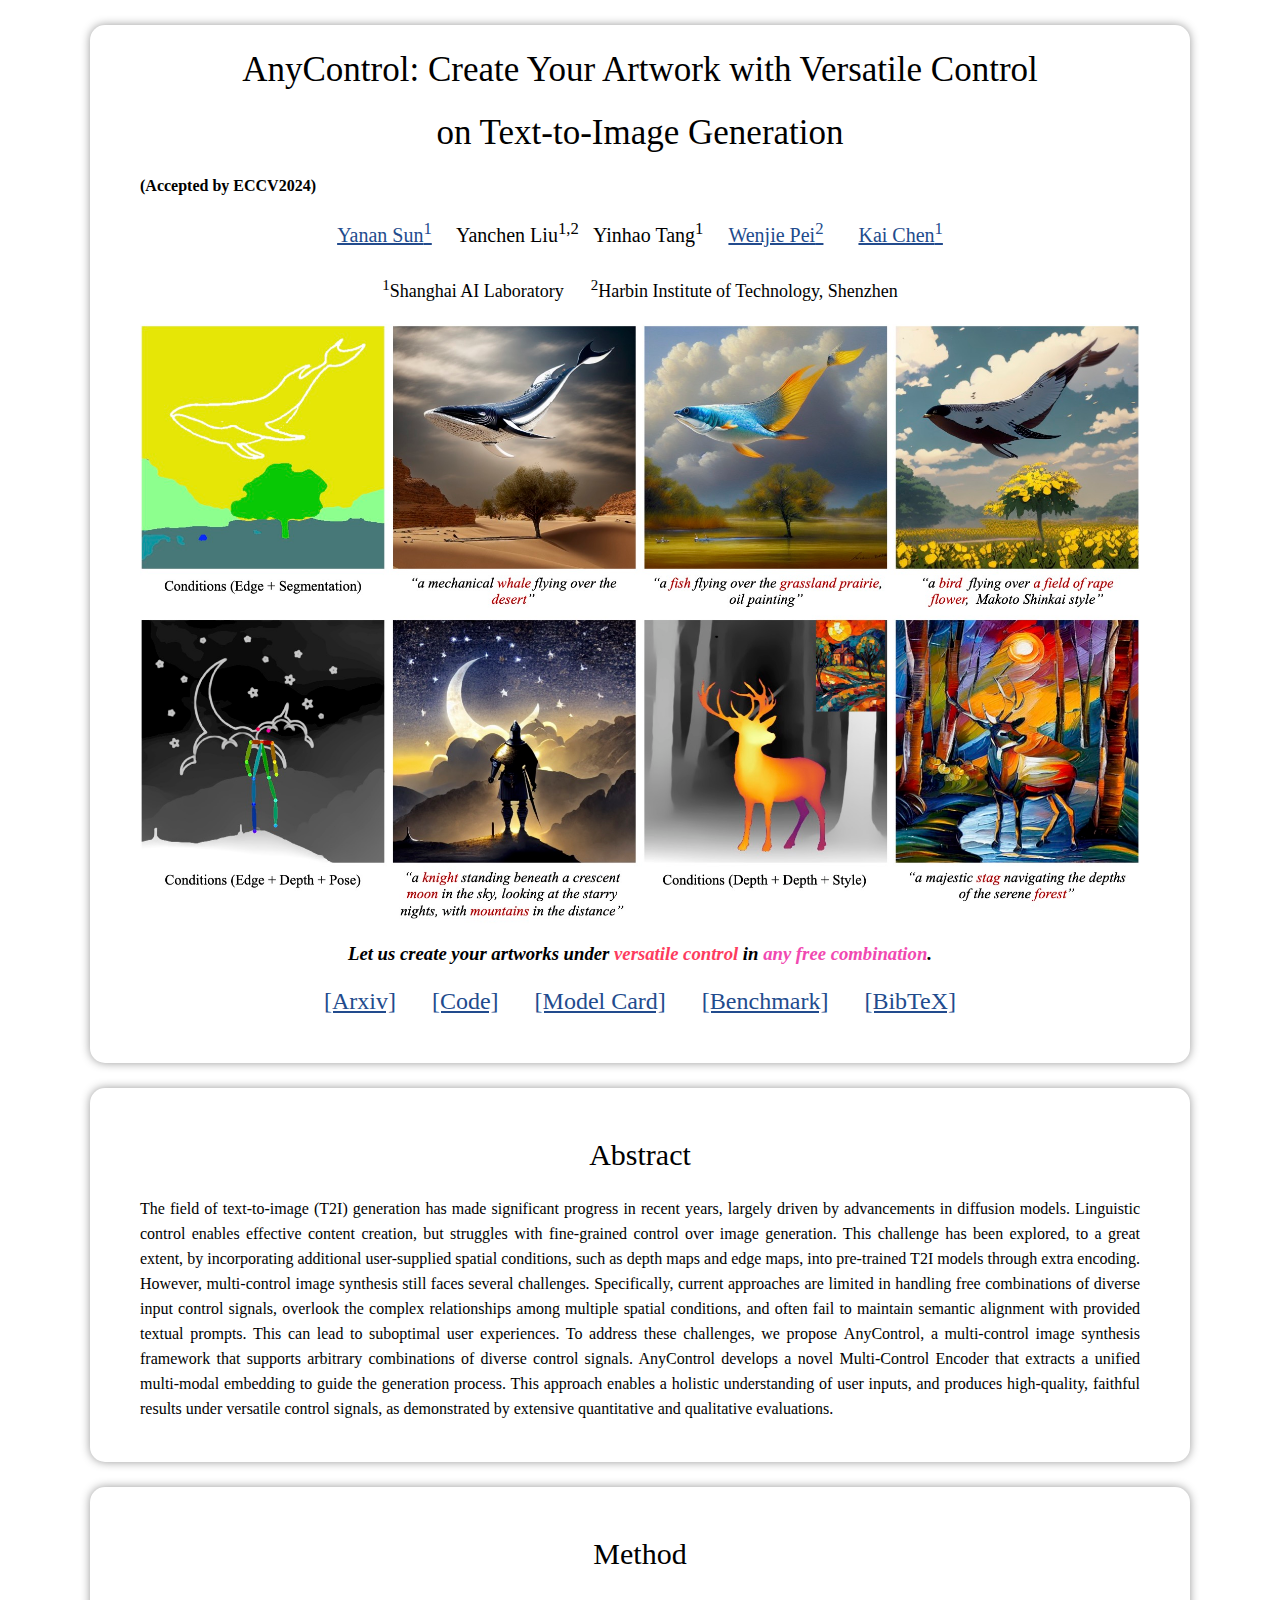
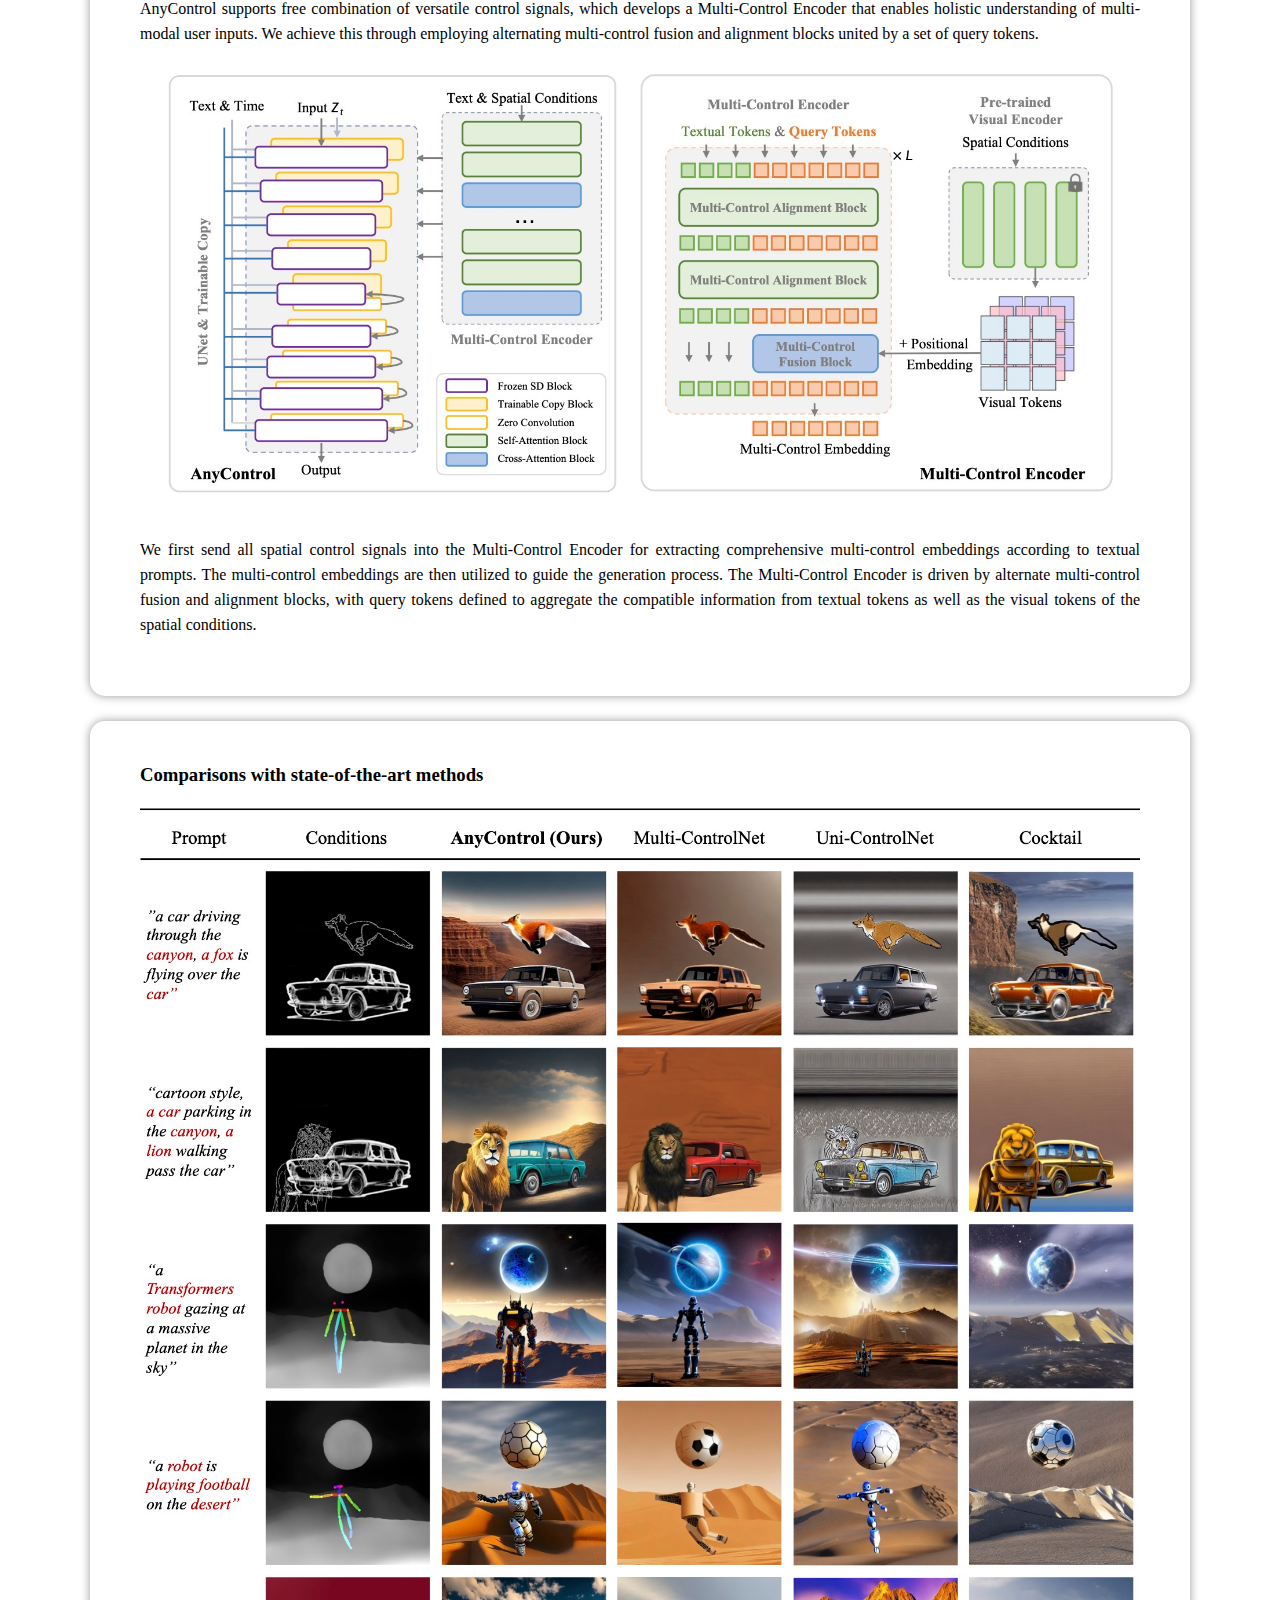
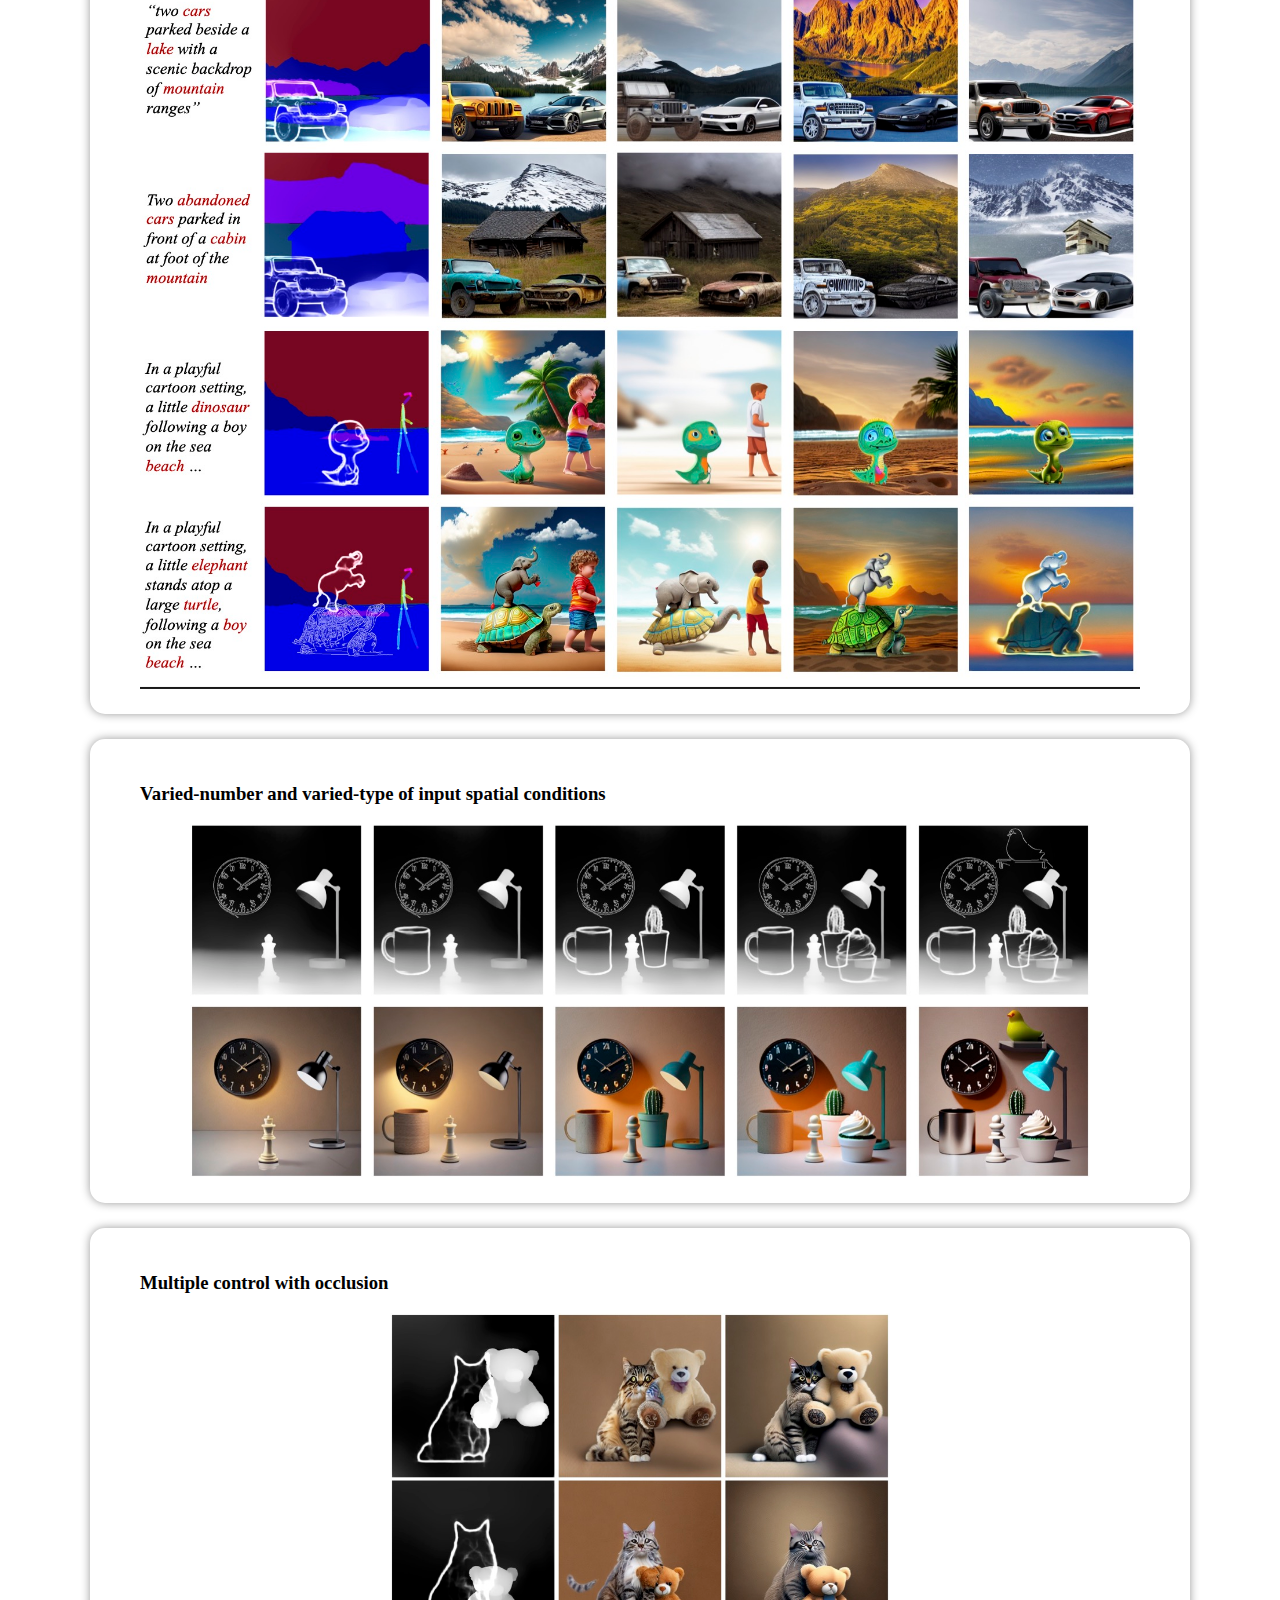
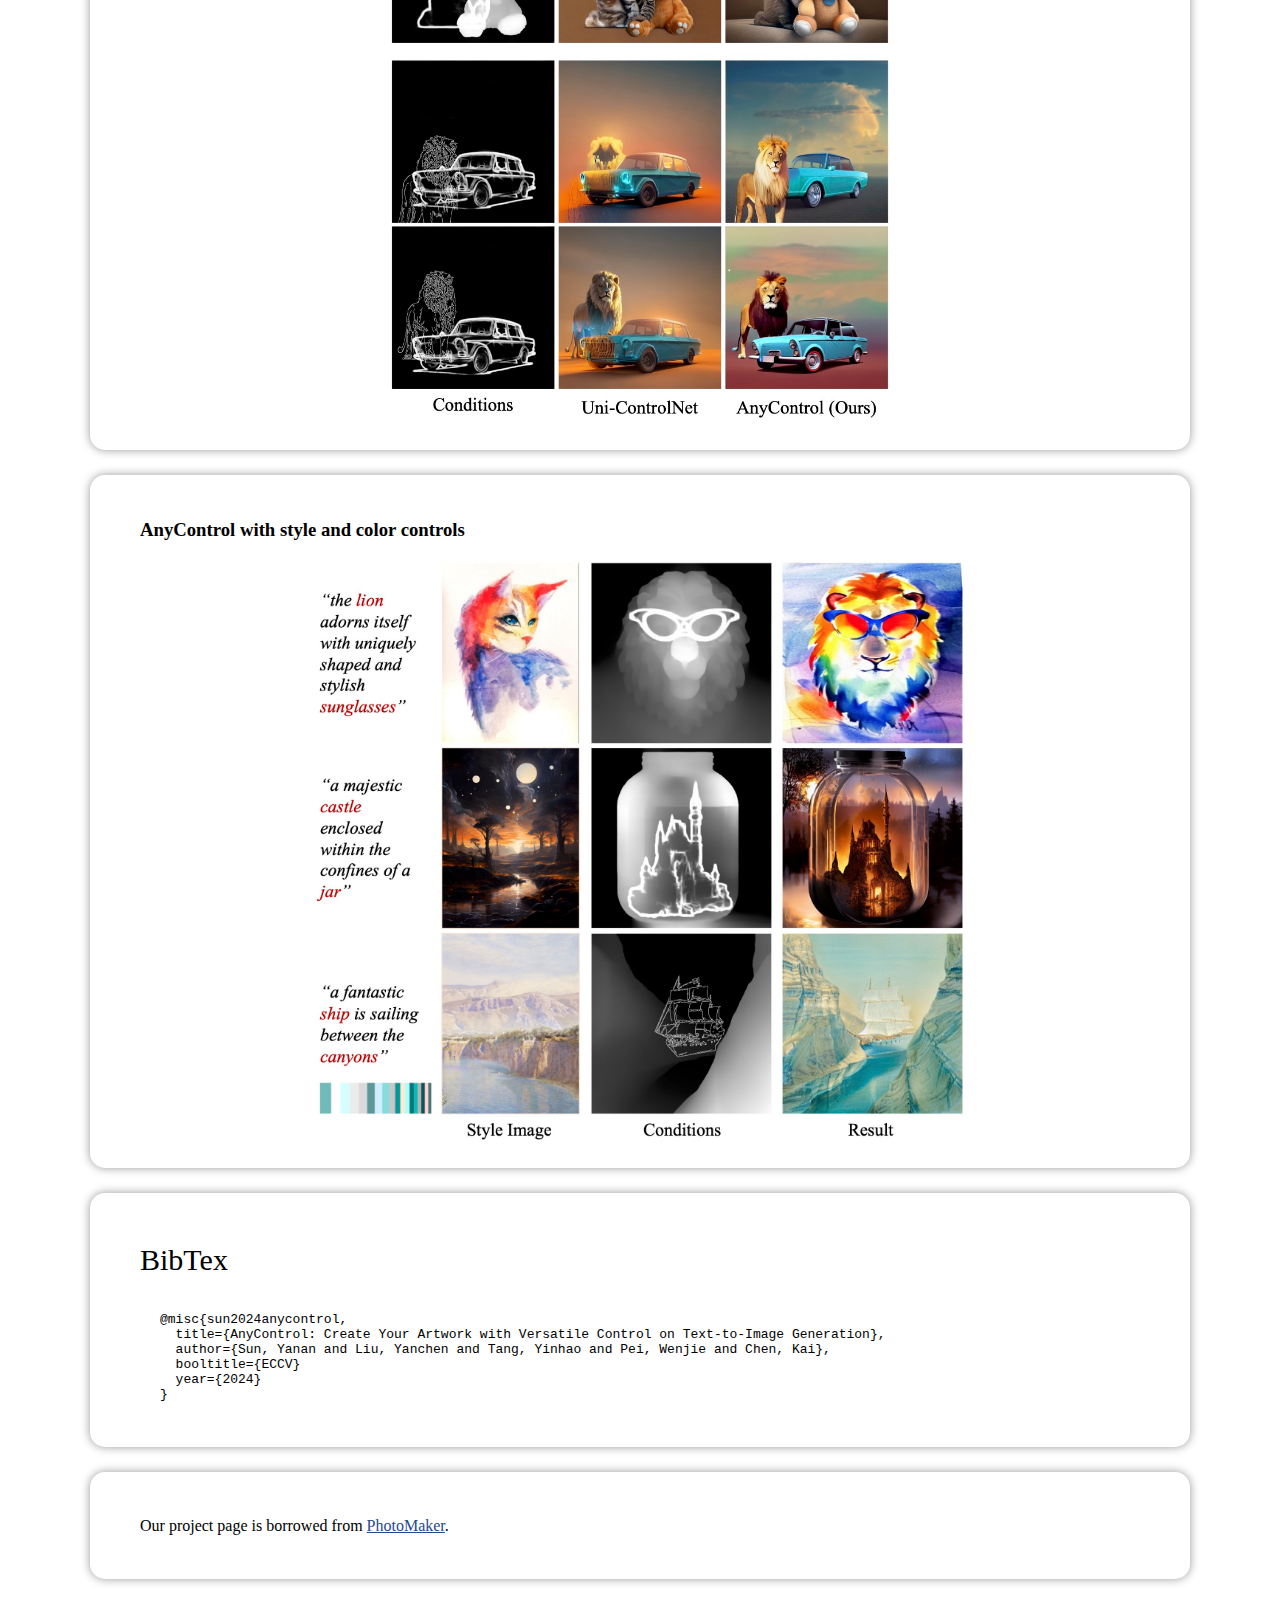
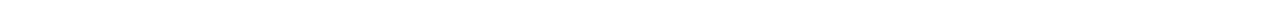
==== index.html @ 8bb19a8f "update" ====
<html>
<head>
<meta http-equiv="Content-Type" content="text/html; charset=UTF-8">
<title>AnyControl</title>
<link href="./files/style.css" rel="stylesheet">
<link href="./files/slider.css" rel="stylesheet">

<script type="text/javascript" src="./files/jquery.mlens-1.0.min.js"></script> 
<script type="text/javascript" src="./files/jquery.js"></script>
<script src="./files/util.js" content="text/javascript"></script>
<!-- <script src="util.js" content="text/javascript"></script> -->
</head>

<body>
<div class="content">
  <h1><strong>AnyControl: Create Your Artwork with Versatile Control</strong></h1>
  <h1><strong>on Text-to-Image Generation</strong></h1>
  <h4><strong>(Accepted by ECCV2024)</strong></h4>

  <p id="authors">
   <a href="https://scholar.google.com/citations?user=6TA1oPkAAAAJ&hl=en">Yanan Sun<sup>1</sup></a>&nbsp;&nbsp;
    Yanchen Liu<sup>1,2</sup>&nbsp;&nbsp;
    Yinhao Tang<sup>1</sup>&nbsp;&nbsp;
    <a href="">Wenjie Pei<sup>2</sup></a>&nbsp;&nbsp;
    <a href="https://chenkai.site/">Kai Chen<sup>1</sup></a>
    <br>
    <br>
  <span style="font-size: 18px"><sup>1</sup>Shanghai AI Laboratory &nbsp;&nbsp;&nbsp;&nbsp; <sup>2</sup>Harbin Institute of Technology, Shenzhen 
  </span></p>
  <div style="text-align: center;">
    <img class="teaser" src="./assets/teaser.jpg" style="width:100%;">
  </div>
  <h3 style="text-align:center"><em>Let us create your artworks under <span style="color:rgb(253, 60, 94);">versatile control</span> in <span style="color:rgb(241, 73, 177);">any free combination</span>.</em></h3>    <font size="+2">
          <p style="text-align: center;">
            <a href="https://arxiv.org/abs/2406.18958">[Arxiv]</a> &nbsp;&nbsp;&nbsp;&nbsp;
            <a href="https://github.com/open-mmlab/AnyControl">[Code]</a> &nbsp;&nbsp;&nbsp;&nbsp;
            <a href="https://huggingface.co/nowsyn/anycontrol">[Model Card]</a> &nbsp;&nbsp;&nbsp;&nbsp;
            <a href="https://huggingface.co/datasets/nowsyn/COCO-UM/tree/main">[Benchmark]</a> &nbsp;&nbsp;&nbsp;&nbsp;
	    <!-- (<font color="#C70039">new!</font>) <a href="https://github.com/TencentARC/PhotoMaker" target="_blank">[Dataset]</a> &nbsp;&nbsp;&nbsp;&nbsp; -->
            <a href="files/bibtex.txt" target="_blank">[BibTeX]</a>
          </p>
    </font>
    <p style="text-align: center;"> 
      <!-- We are currently organizing the code and demo to ensure that everyone can enjoy the wonderful journey that PhotoMaker may bring as soon as possible.
      If you want to support and cheer for us, please star our project. ^_^ -->
    </p>
  </div>

</div>

<div class="content">
  <h2 style="text-align:center;">Abstract</h2>
  <p>
The field of text-to-image (T2I) generation has made significant progress in recent years, largely driven by advancements in diffusion models. Linguistic control enables effective content creation, but struggles with fine-grained control over image generation. This challenge has been explored, to a great extent, by incorporating additional user-supplied spatial conditions, such as depth maps and edge maps, into pre-trained T2I models through extra encoding. However, multi-control image synthesis still faces several challenges. Specifically, current approaches are limited in handling free combinations of diverse input control signals, overlook the complex relationships among multiple spatial conditions, and often fail to maintain semantic alignment with provided textual prompts. This can lead to suboptimal user experiences. To address these challenges, we propose <strong>AnyControl</strong>, a multi-control image synthesis framework that supports arbitrary combinations of diverse control signals. AnyControl develops a novel Multi-Control Encoder that extracts a unified multi-modal embedding to guide the generation process. This approach enables a holistic understanding of user inputs, and produces high-quality, faithful results under versatile control signals, as demonstrated by extensive quantitative and qualitative evaluations.
</p>

</div>
<div class="content">
  <h2 style="text-align:center;">Method</h2>
  <p> AnyControl supports free combination of versatile control signals, which develops a Multi-Control Encoder that enables holistic understanding of multi-modal user inputs. We achieve this through employing alternating multi-control fusion and alignment blocks united by a set of query tokens. 
  <br><br>
  <img class="summary-img" src="./assets/framework.jpg" style="width:95%;"> <br>
  <p>We first send all spatial control signals into the <strong>Multi-Control Encoder</strong> for extracting comprehensive multi-control embeddings according to textual prompts. The multi-control embeddings are then utilized to guide the generation process. The  Multi-Control Encoder is driven by alternate multi-control fusion and alignment blocks, with query tokens  defined to aggregate the compatible information from textual tokens as well as the visual tokens of the spatial conditions.</p>
  <br>
</div>
<div class="content">
<h3>Comparisons with state-of-the-art methods</h3>
<img class="summary-img" src="./assets/main_results.jpg">
</div>

<div class="content">
<h3>Varied-number and varied-type of input spatial conditions</h3>
<img class="summary-img" src="./assets/many_conditions_results.jpg" style="width:90%;">
</div>

<div class="content">
<h3>Multiple control with occlusion</h3>
<img class="summary-img" src="./assets/occluded_results.jpg" style="width:50%;">
</div>

<div class="content">
<h3>AnyControl with style and color controls</h3>
<img class="summary-img" src="./assets/style_color_results.jpg" style="width:65%;">
</div>

<div class="content">
  <h2>BibTex</h2>
  <code> @misc{sun2024anycontrol,<br>
  &nbsp;&nbsp;title={AnyControl: Create Your Artwork with Versatile Control on Text-to-Image Generation},<br>
  &nbsp;&nbsp;author={Sun, Yanan and Liu, Yanchen and Tang, Yinhao and Pei, Wenjie and Chen, Kai},<br>
  &nbsp;&nbsp;booltitle={ECCV}<br>
  &nbsp;&nbsp;year={2024}<br>
  } </code> 
</div>
<div class="content" id="acknowledgements">
  <p>
    <!-- <strong>Acknowledgements</strong>: -->
    <!-- If you want an image removed from this page or have other requests, please contact us at <a href="mailto:zhenli1031@gmail.com">zhenli1031@gmail.com</a>. -->
    <!-- <br> -->
    Our project page is borrowed from <a href="https://photo-maker.github.io/">PhotoMaker</a>.
    <!-- Recycling a familiar <a href="https://chail.github.io/latent-composition/">template</a> ;). --> 
  </p>
</div>
<script content="text/javascript">initArtSelection(); </script>
<script content="text/javascript">initRealSelection(); </script>

</body>
</html>
---- files/style.css ----
/* CSS Document */
@import url(https://fonts.googleapis.com/css?family=Open+Sans);

body {
  font-family: 'Open-Sans', sans-serif;
  font-weight: 300;
  background-color: #fff;
}
.content {
  width: 1000px;
  padding: 25px 50px;
  margin: 25px auto;
  background-color: white;
  box-shadow: 0px 0px 10px #999;
  border-radius: 15px;
  font-family: "Google Sans";
}

.logo {
  text-align: center;
  margin-bottom: -10; /* 减少logo下方的间距 */
}

.logo {
  text-align: center;
  margin-bottom: 0 !important; /* 使用 !important 来强制应用这个规则 */
}

h1 {
  margin-top: 0 !important; /* 使用 !important 来强制应用这个规则 */
}

.logo img {
  width: 10%;
  /* margin-bottom: -19; */
  /* border-radius: 50%; */
  /* box-shadow: 0 0 10px #999; */
}
/* .logo img:hover {
 *   width: 210px;
 *     border-radius: 50%;
 *       box-shadow: 0 0 15px #999;
 *       } */

.contentblock {
  width: 950px;
  margin: 0 auto;
  padding: 0;
  border-spacing: 25px 0;
}
.contentblock td {
  background-color: #fff;
  padding: 25px 50px;
  vertical-align: top;
  box-shadow: 0px 0px 10px #999;
  border-radius: 15px;
}
a, a:visited {
  color: #224b8d;
  font-weight: 300;
}
#authors {
  text-align: center;
  margin-bottom: 20px;
  font-size: 20px;
}
#conference {
  text-align: center;
  margin-bottom: 20px;
  font-style: italic;
}
#authors a {
  margin: 0 10px;
}
h1 {
  text-align: center;
  font-size: 35px;
  font-weight: 300;
}
h2 {
  font-size: 30px;
  font-weight: 300;
}
code {
  display: block;
  padding: 10px;
  margin: 10px 10px;
}
p {
  line-height: 25px;
  text-align: justify;
}
p code {
  display: inline;
  padding: 0;
  margin: 0;
}
#teasers {
  margin: 0 auto;
}
#teasers td {
  margin: 0 auto;
  text-align: center;
  padding: 5px;
}
#teasers img {
  width: 250px;
}
#results img {
  width: 133px;
}
#seeintodark {
  margin: 0 auto;
}
#sift {
  margin: 0 auto;
}
#sift img {
  width: 250px;
}
.downloadpaper {
  padding-left: 20px;
  float: right;
  text-align: center;
}
.downloadpaper a {
  font-weight: bold;
  text-align: center;
}
.teaser-img {
  width: 80%;
  display: block;
  margin-left: auto;
  margin-right: auto;
}
.teaser-gif {
  display: block;
  margin-left: auto;
  margin-right: auto;
}
.summary-img {
  width: 100%;
  display: block;
  margin-left: auto;
  margin-right: auto;
}
.video-iframe {
  width: 1000;
  height: 800;
  margin: auto;
  display: block;
}
.container {
  display: flex;
  align-items: center;
  justify-content: center
}
.image {
  flex-basis: 40%
}
.text {
  font-size: 20px;
  padding-left: 20px;
}
.center {
  margin-left: auto;
  margin-right: auto;
}
.boxshadow {
  border: 1px solid;
  padding: 10px;
  box-shadow: 2px 2px 5px #888888;
}
.spacertr {
  height: 8px;
}
.spacertd {
  width: 40px;
}


.realContainer {  display: grid;
  margin-top: 5%;
  grid-template-columns: 0.5fr 0.5fr 0.5fr 0.5fr 0.5fr 0.5fr;
  grid-template-rows:  0.5fr 1.5fr;
  gap: 2% 0%;
  grid-auto-flow: row;
  grid-template-areas:
    "real1stCol real2ndCol real3rdCol real4thCol real5thCol real6thCol"
    "realResult realResult realResult realResult realResult realResult";
}

.realImage {
  opacity:0.2;
  transition: 1s ease;
  width: 80%;
  aspect-ratio : 1 / 1;
  background-position: center center;
  background-repeat: no-repeat;
  object-fit: cover;
  margin: auto;
  margin-top: 5px;
  margin-bottom: 5px;
 }

 .resultImage {
  width: 80%;
  background-position: center center;
  background-repeat: no-repeat;
  object-fit: cover;
  margin-top: 5px;
  margin-bottom: 5px;
 }

 .realImageSelected {
  width: 80%;
  aspect-ratio : 1 / 1;
  background-position: center center;
  background-repeat: no-repeat;
  object-fit: cover;
  margin: auto;
  border: 4px;
  border-color: rgb(255, 255, 255);
  margin-top: 5px;
  margin-bottom: 5px;
  box-shadow: 0px 4px 8px 0px  rgb(0,0,0,0.8);
  border:solid 5px hsla(0, 95%, 35%, 1); }

 .realRefImage {
  opacity:0.2;
  transition: 1s ease;
	transition: .3s ease-in-out;
  display: block;
  width: 80%;
  height: auto;
  margin: auto;
 }
 
 .realRefImageSelected {
  display: block;
  width: 80%;
  height: auto;
  margin: auto;
  border:dotted 5px hsla(0, 95%, 35%, 1);
 }

.realImage:hover{
  box-shadow: 0px 4px 8px 0px rgb(0,0,0,0.5);
}
.real1stCol { 
  grid-area: real1stCol;
  text-align: center;
 }

.real2ndCol { grid-area: real2ndCol;   text-align: center; }

.real3rdCol { grid-area: real3rdCol;   text-align: center;}

.real4thCol { grid-area: real4thCol;   text-align: center; }

.real5thCol { grid-area: real5thCol;   text-align: center; }

.real6thCol { grid-area: real6thCol;   text-align: center; }

.realResult { grid-area: realResult;   text-align: right; display: grid; place-items: center; }


.artContainer {  display: grid;
  margin-top: 5%;
  grid-template-columns: 0.5fr 0.5fr 0.5fr 0.5fr 0.5fr 0.5fr;
  grid-template-rows:  0.5fr 1.5fr;
  gap: 2% 0%;
  grid-auto-flow: row;
  grid-template-areas:
    "art1stCol art2ndCol art3rdCol art4thCol art5thCol art6thCol"
    "artResult artResult artResult artResult artResult artResult";
}

.artImage {
  opacity:0.2;
  transition: 1s ease;
  width: 80%;
  aspect-ratio : 1 / 1;
  background-position: center center;
  background-repeat: no-repeat;
  object-fit: cover;
  margin: auto;
  margin-top: 5px;
  margin-bottom: 5px;
 }

 .resultImage {
  width: 80%;
  background-position: center center;
  background-repeat: no-repeat;
  object-fit: cover;
  margin-top: 5px;
  margin-bottom: 5px;
 }

 .artImageSelected {
  width: 80%;
  aspect-ratio : 1 / 1;
  background-position: center center;
  background-repeat: no-repeat;
  object-fit: cover;
  margin: auto;
  border: 4px;
  border-color: rgb(255, 255, 255);
  margin-top: 5px;
  margin-bottom: 5px;
  box-shadow: 0px 4px 8px 0px  rgb(0,0,0,0.8);
  border:solid 5px hsla(0, 95%, 35%, 1); }

 .artRefImage {
  opacity:0.2;
  transition: 1s ease;
	transition: .3s ease-in-out;
  display: block;
  width: 80%;
  height: auto;
  margin: auto;
 }
 
 .artRefImageSelected {
  display: block;
  width: 80%;
  height: auto;
  margin: auto;
  border:dotted 5px hsla(0, 95%, 35%, 1);
 }

.artImage:hover{
  box-shadow: 0px 4px 8px 0px rgb(0,0,0,0.5);
}
.art1stCol { 
  grid-area: art1stCol;
  text-align: center;
 }

.art2ndCol { grid-area: art2ndCol;   text-align: center; }

.art3rdCol { grid-area: art3rdCol;   text-align: center;}

.art4thCol { grid-area: art4thCol;   text-align: center; }

.art5thCol { grid-area: art5thCol;   text-align: center; }

.art6thCol { grid-area: art6thCol;   text-align: center; }

.artResult { grid-area: artResult;   text-align: right; display: grid; place-items: center; }
---- files/slider.css ----
let selectedArt = "art1stCol";
let selectedReal = "real1stCol";
function onArtClick(event){
    newSelectedArt = event.target.parentNode.className;
    document.getElementsByClassName(selectedArt)[0].firstChild.className="artImage";
    document.getElementsByClassName(newSelectedArt)[0].firstChild.className="artImageSelected";
    selectedArt = newSelectedArt;
    document.getElementsByClassName("artResult")[0].firstChild.src=`assets/results_art/${newSelectedArt}.jpg`;
}

function initArtSelection(){
    Array.from(document.getElementsByClassName("artImage")).forEach((e) => {e.addEventListener("click", onArtClick)});
    document.getElementsByClassName(selectedArt)[0].firstChild.className="artImageSelected";
}

function onRealClick(event){
    newSelectedReal = event.target.parentNode.className;
    document.getElementsByClassName(selectedReal)[0].firstChild.className="realImage";
    document.getElementsByClassName(newSelectedReal)[0].firstChild.className="realImageSelected";
    selectedReal = newSelectedReal;
    document.getElementsByClassName("realResult")[0].firstChild.src=`assets/results_real/${newSelectedReal}.jpg`;
}

function initRealSelection(){
    Array.from(document.getElementsByClassName("realImage")).forEach((e) => {e.addEventListener("click", onRealClick)});
    document.getElementsByClassName(selectedReal)[0].firstChild.className="realImageSelected";
}

function getOther(className)
{
    if (className  == "personalization"){
        return "alignment";
    }
    return "personalization";
}
function hoverEffect(event)
{
    hoverClassName = event.target.className;
    otherClassName = getOther(hoverClassName);
    elist = Array.from(document.getElementsByClassName(otherClassName));
    elist.forEach((e) => {e.style.opacity = 0.1;});
}

function unHoverEffect(event)
{
    hoverClassName = event.target.className;
    otherClassName = getOther(hoverClassName);
    elist = Array.from(document.getElementsByClassName(otherClassName));
    elist.forEach((e) => {e.style.opacity = 1.0;});
}


function registerEventListeners(element)
{
    element.addEventListener(
        "mouseenter",
        hoverEffect,
        false,
      );
      element.addEventListener(
        "mouseleave",
        unHoverEffect,
        false,
      );
}

var test = Array.from(document.getElementsByClassName("personalization"));
test.forEach(registerEventListeners);

var test = Array.from(document.getElementsByClassName("alignment"));
test.forEach(registerEventListeners)
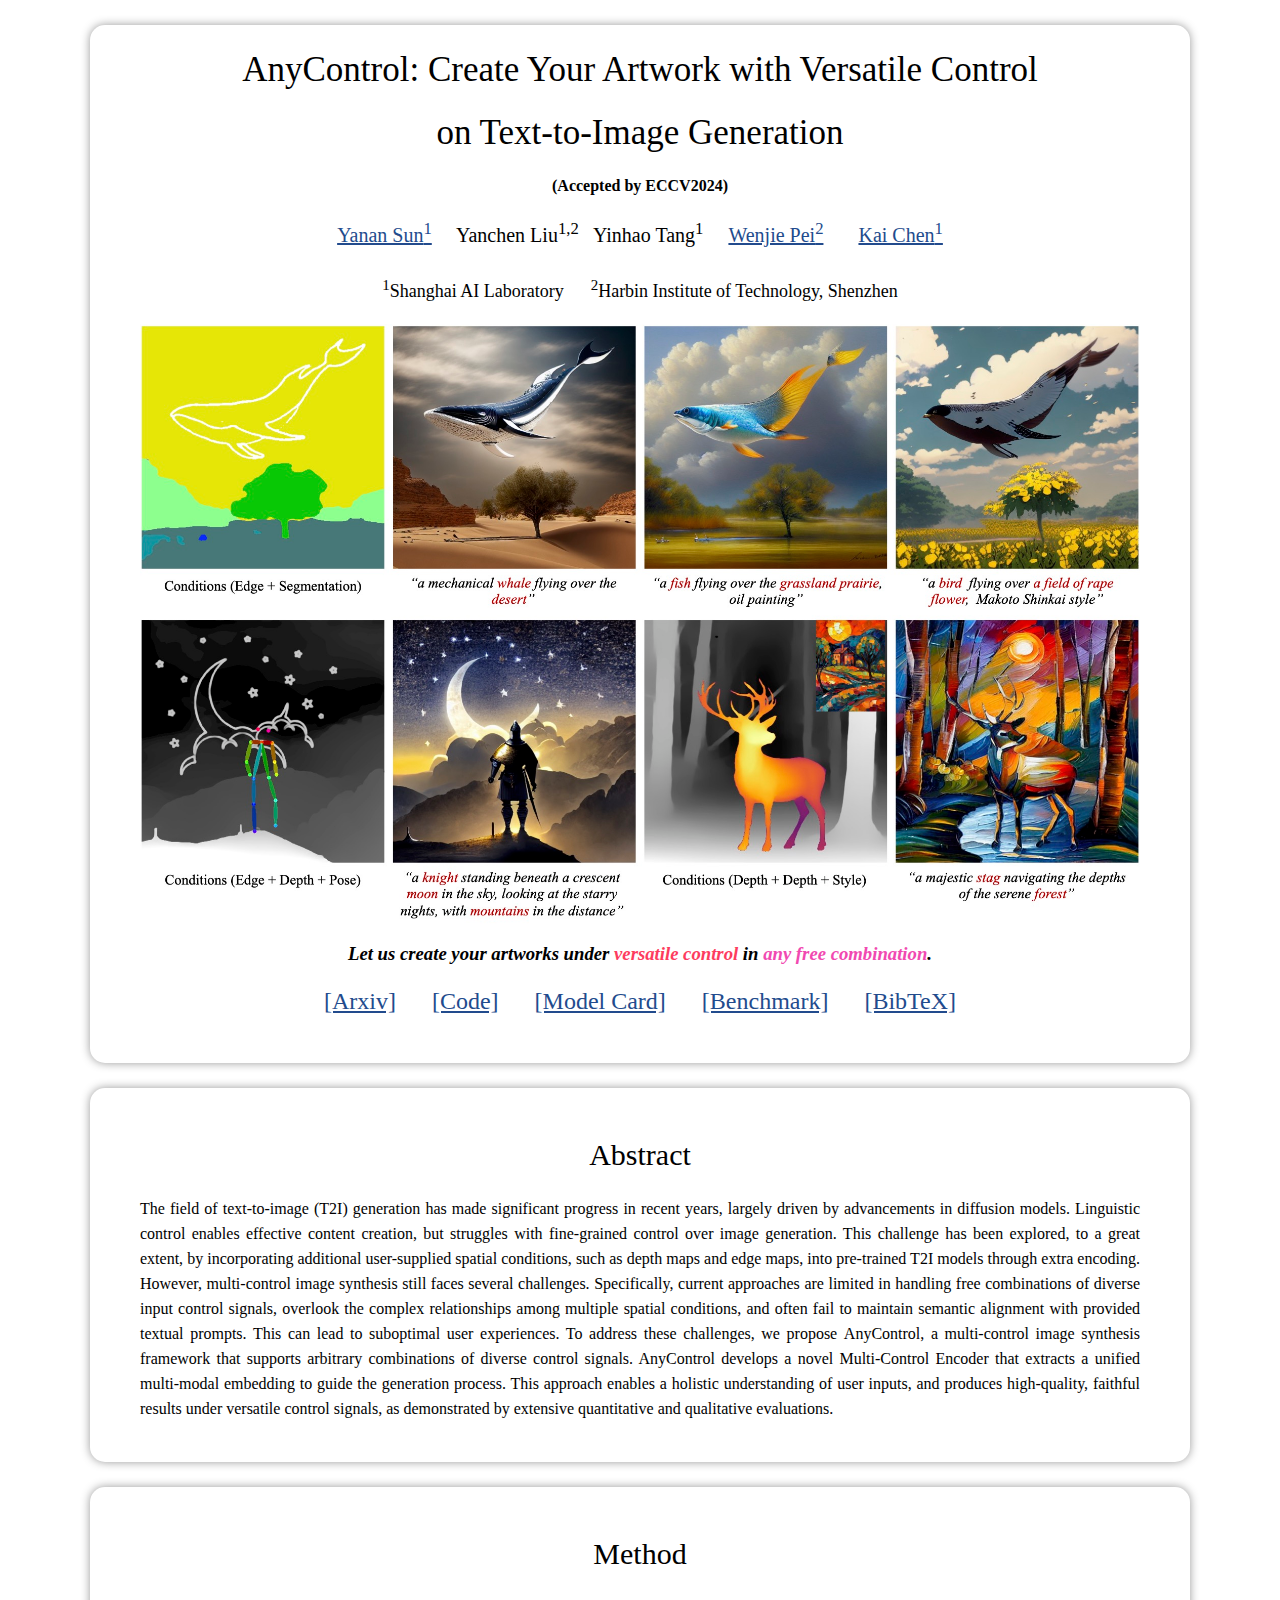
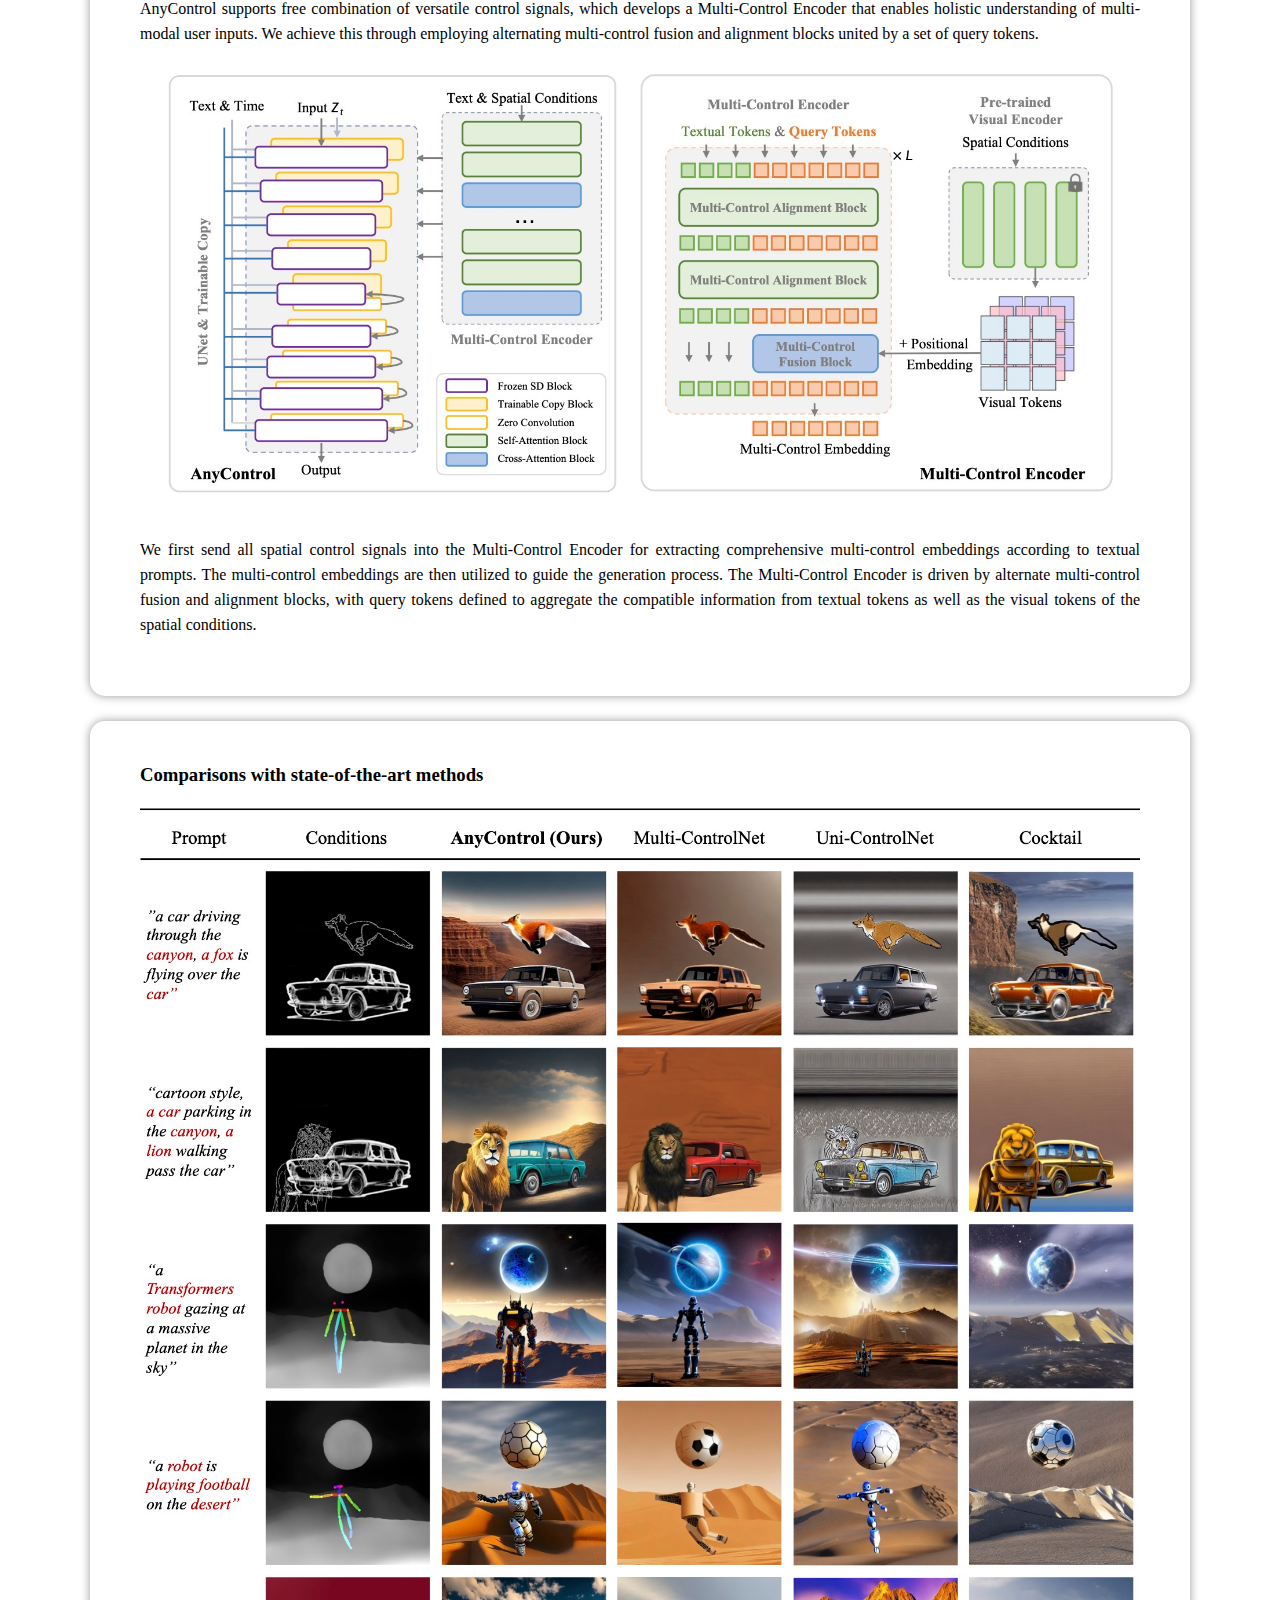
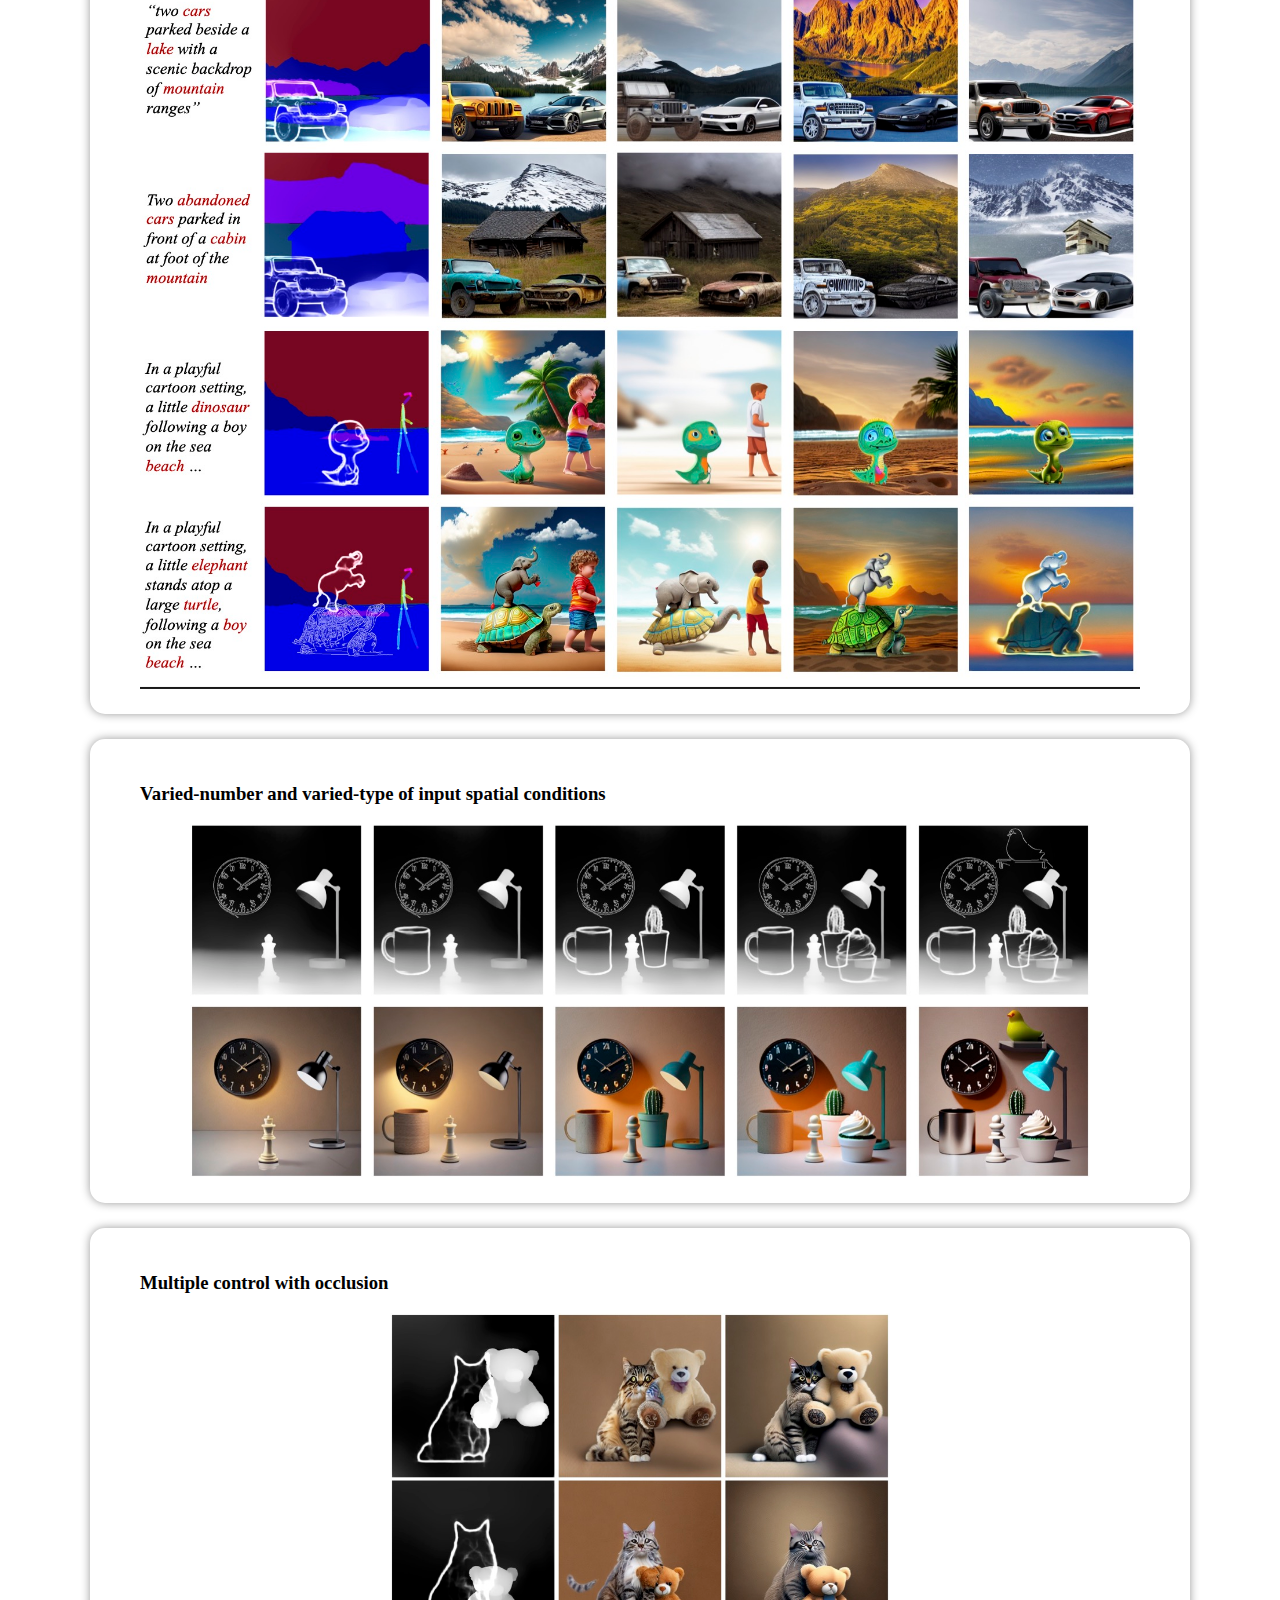
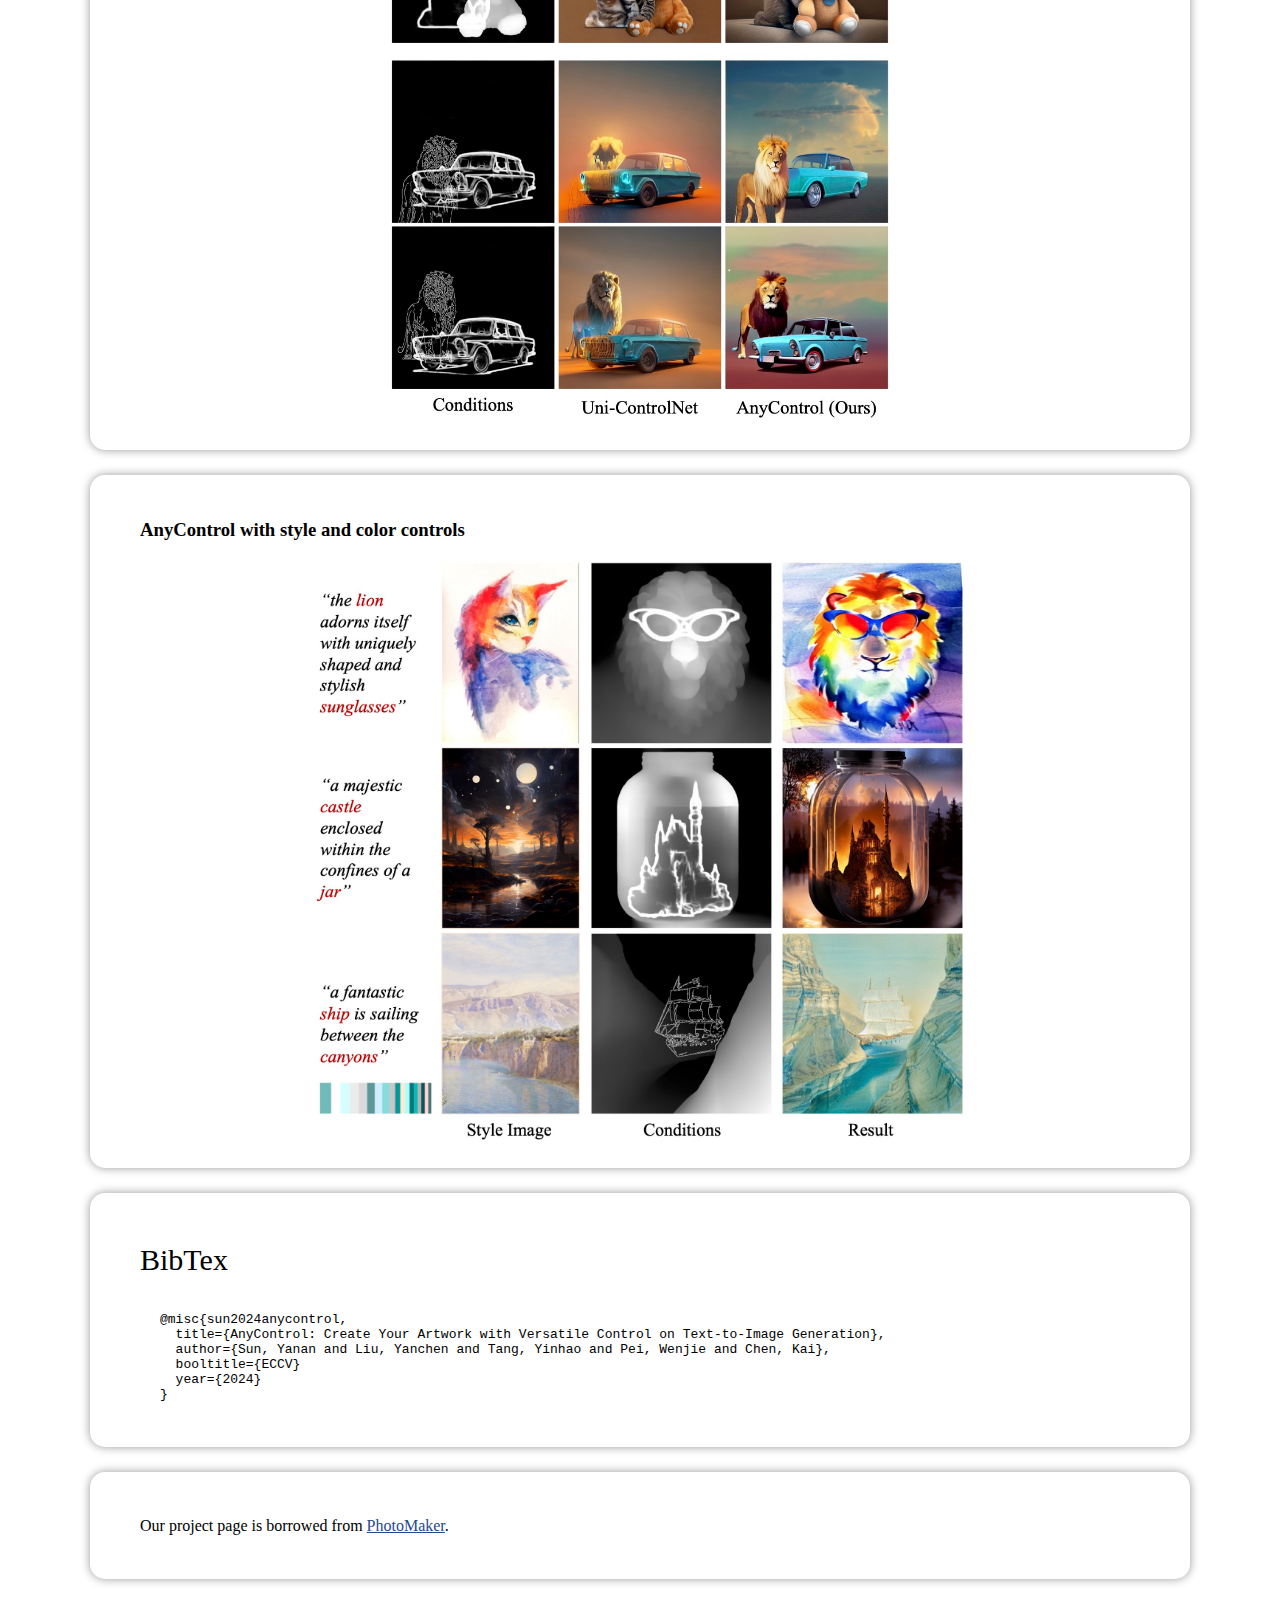
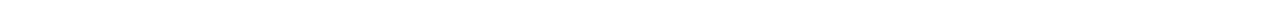
==== commit 7bad0202: "update" ====
--- a/index.html
+++ b/index.html
@@ -9,6 +9,10 @@
 <script type="text/javascript" src="./files/jquery.mlens-1.0.min.js"></script> 
 <script type="text/javascript" src="./files/jquery.js"></script>
 <script src="./files/util.js" content="text/javascript"></script>
+
+<style>
+h4 {text-align: center;}
+</style>
 <!-- <script src="util.js" content="text/javascript"></script> -->
 </head>
 
@@ -36,7 +40,7 @@
             <a href="https://arxiv.org/abs/2406.18958">[Arxiv]</a> &nbsp;&nbsp;&nbsp;&nbsp;
             <a href="https://github.com/open-mmlab/AnyControl">[Code]</a> &nbsp;&nbsp;&nbsp;&nbsp;
             <a href="https://huggingface.co/nowsyn/anycontrol">[Model Card]</a> &nbsp;&nbsp;&nbsp;&nbsp;
-            <a href="https://huggingface.co/datasets/nowsyn/COCO-UM/tree/main">[Benchmark]</a> &nbsp;&nbsp;&nbsp;&nbsp;
+            <a href="https://huggingface.co/datasets/nowsyn/COCO-UM">[Benchmark]</a> &nbsp;&nbsp;&nbsp;&nbsp;
 	    <!-- (<font color="#C70039">new!</font>) <a href="https://github.com/TencentARC/PhotoMaker" target="_blank">[Dataset]</a> &nbsp;&nbsp;&nbsp;&nbsp; -->
             <a href="files/bibtex.txt" target="_blank">[BibTeX]</a>
           </p>
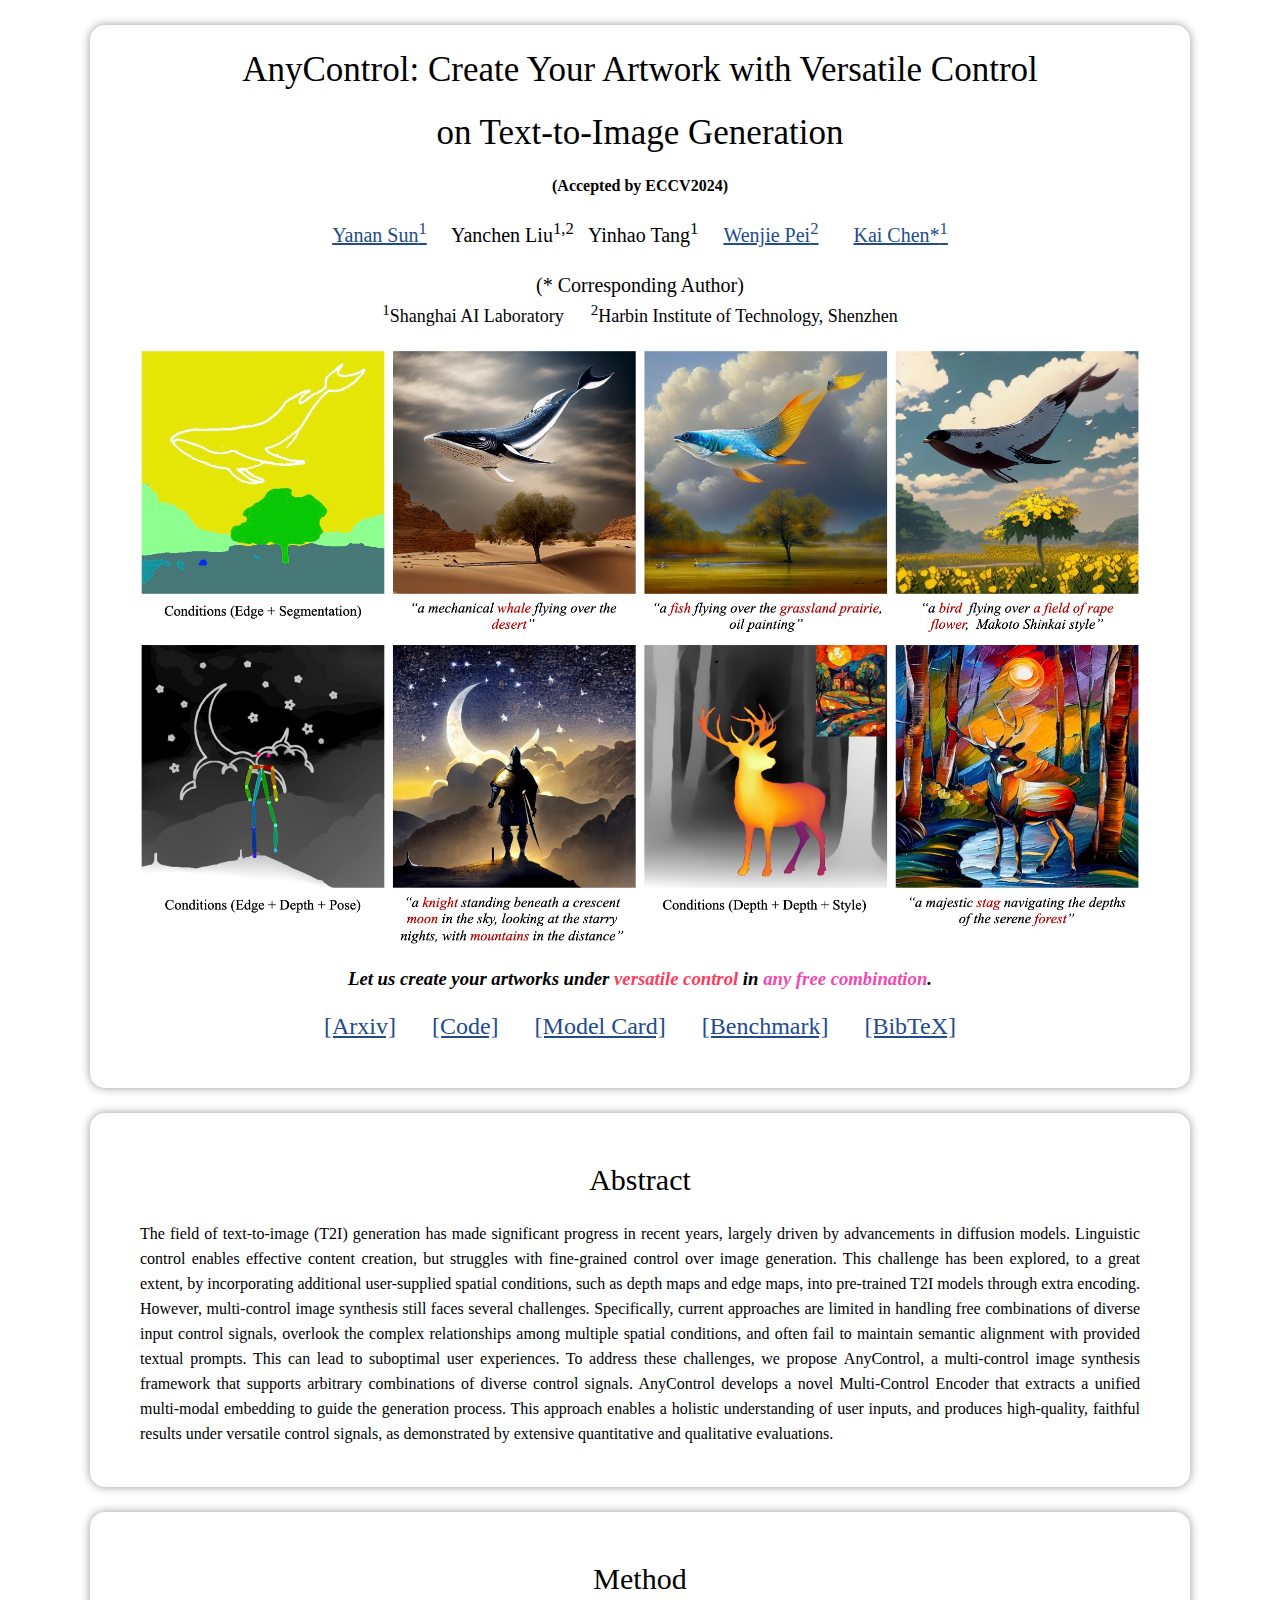
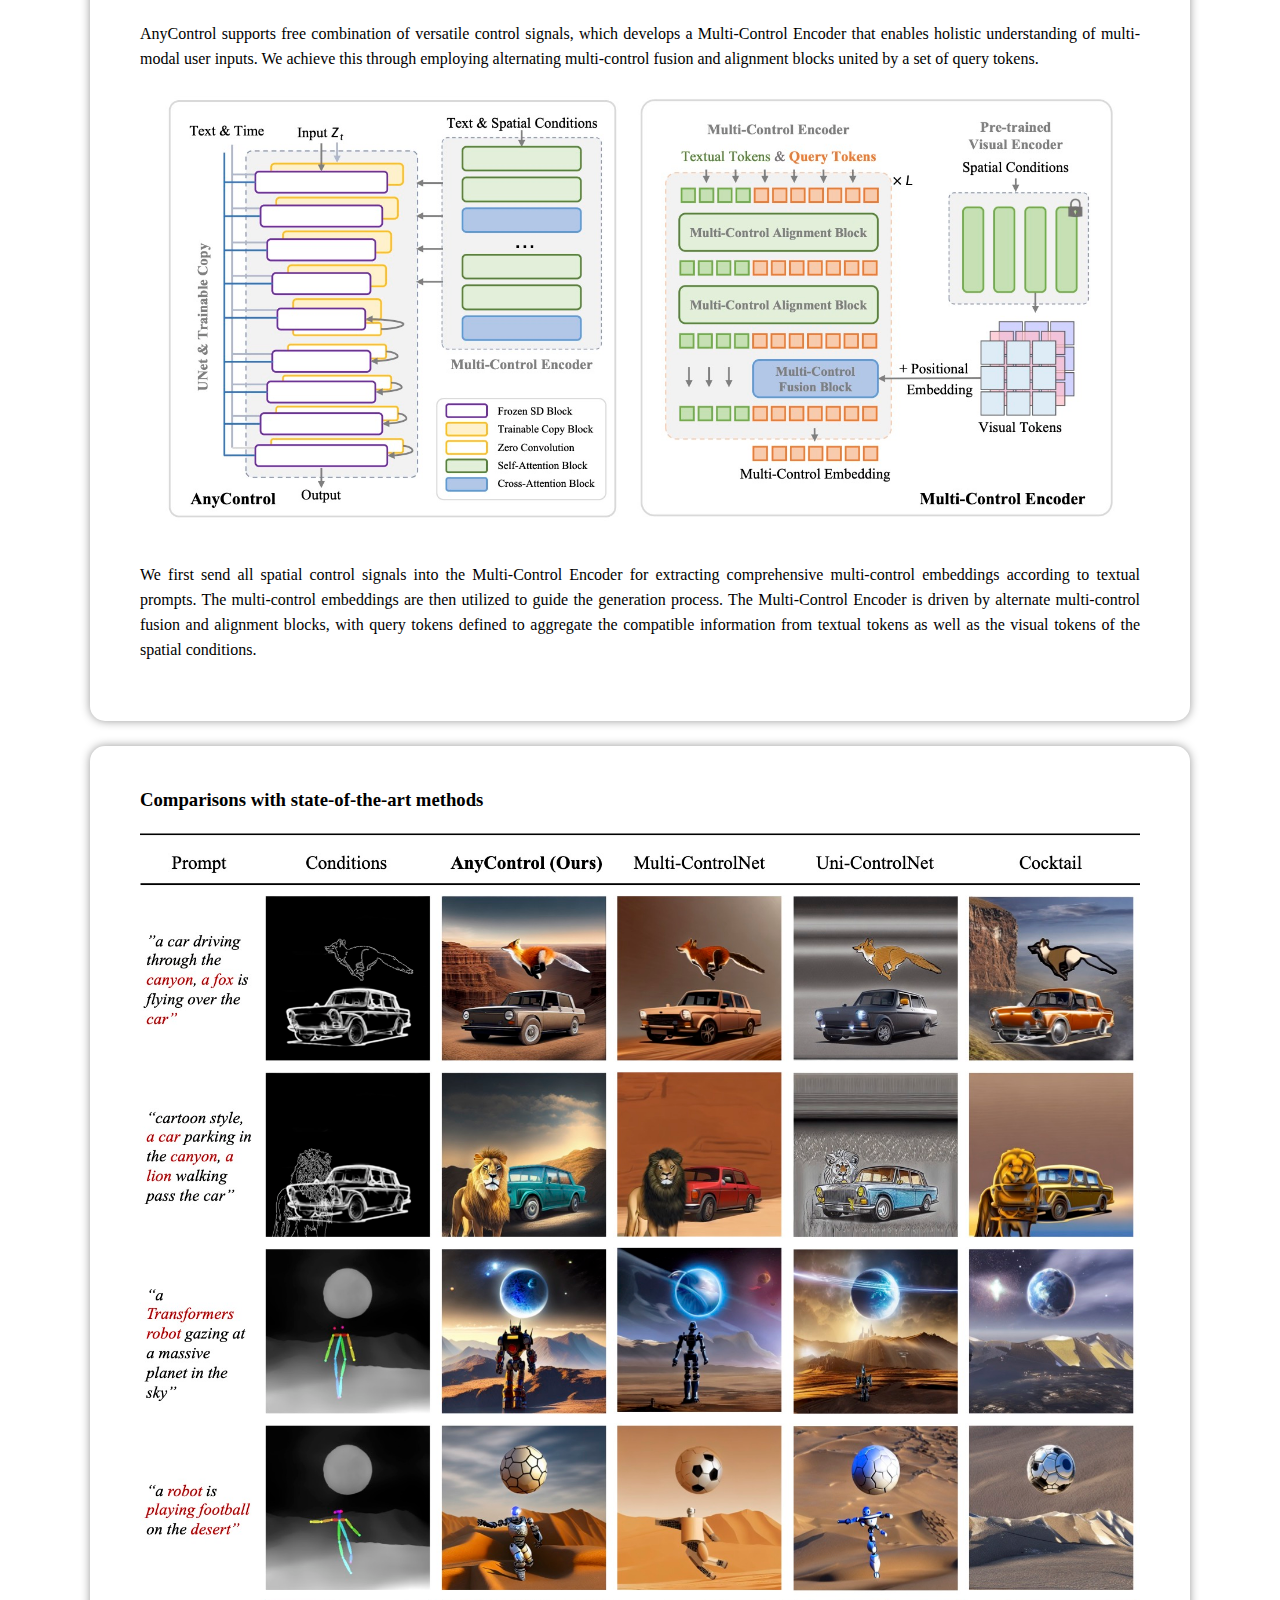
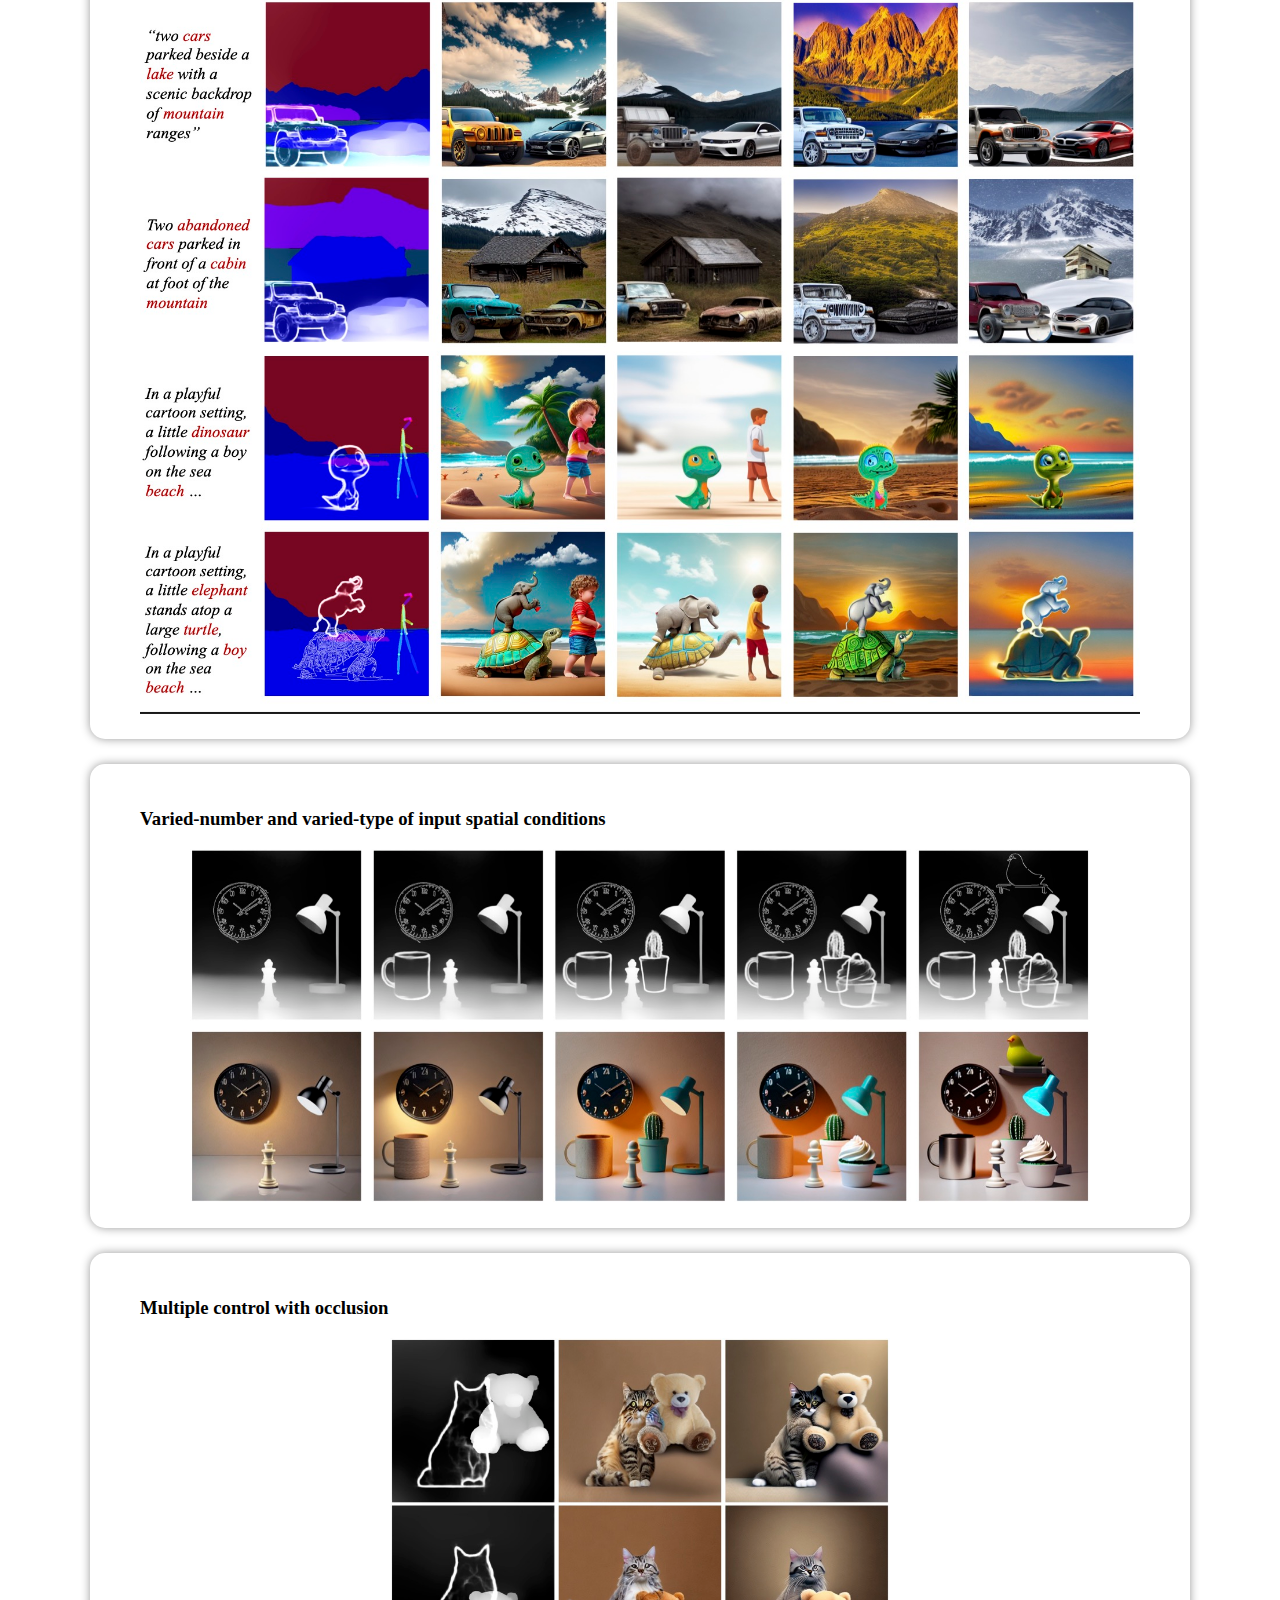
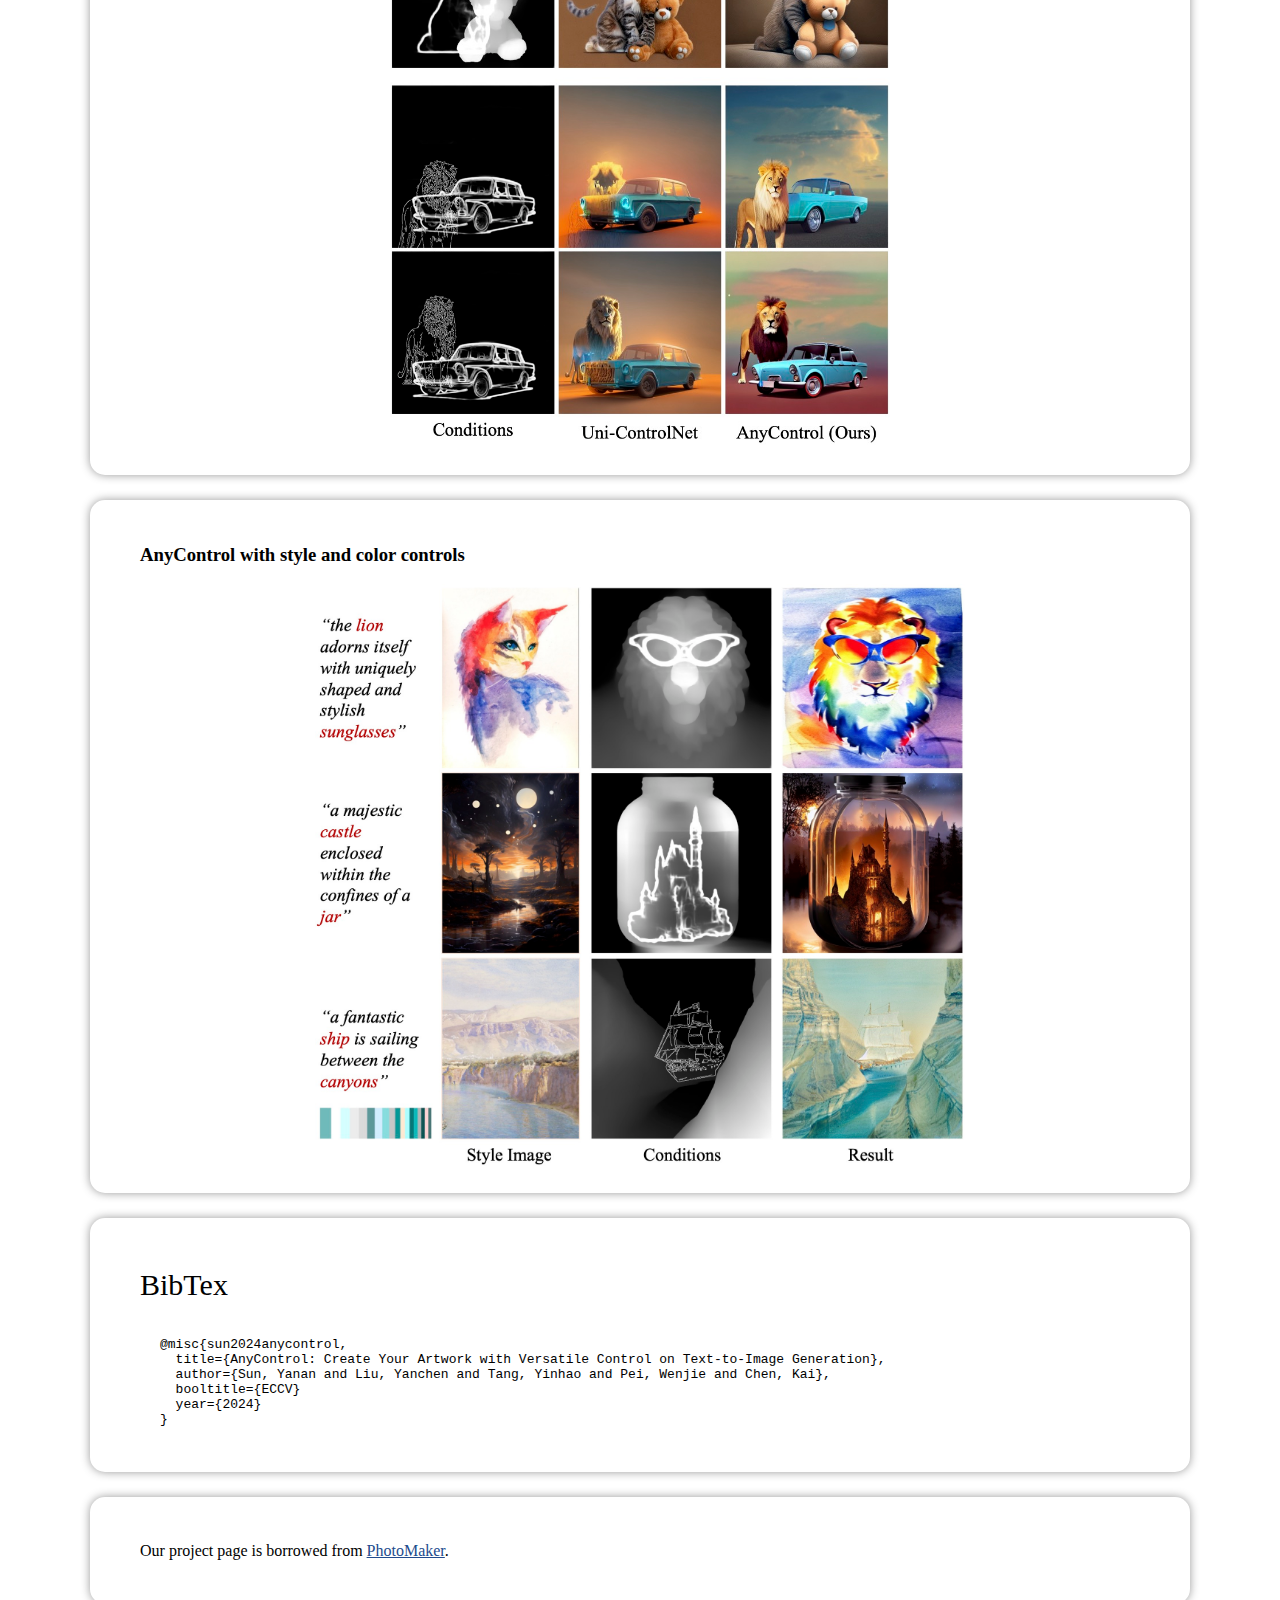
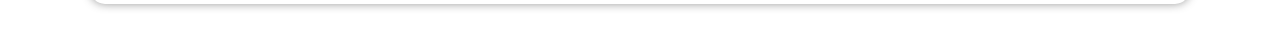
==== commit b0213be0: "update" ====
--- a/index.html
+++ b/index.html
@@ -27,8 +27,10 @@
     Yanchen Liu<sup>1,2</sup>&nbsp;&nbsp;
     Yinhao Tang<sup>1</sup>&nbsp;&nbsp;
     <a href="">Wenjie Pei<sup>2</sup></a>&nbsp;&nbsp;
-    <a href="https://chenkai.site/">Kai Chen<sup>1</sup></a>
+    <a href="https://chenkai.site/">Kai Chen*<sup>1</sup></a>
     <br>
+    <br>
+  <span>(* Corresponding Author)</span>
     <br>
   <span style="font-size: 18px"><sup>1</sup>Shanghai AI Laboratory &nbsp;&nbsp;&nbsp;&nbsp; <sup>2</sup>Harbin Institute of Technology, Shenzhen 
   </span></p>
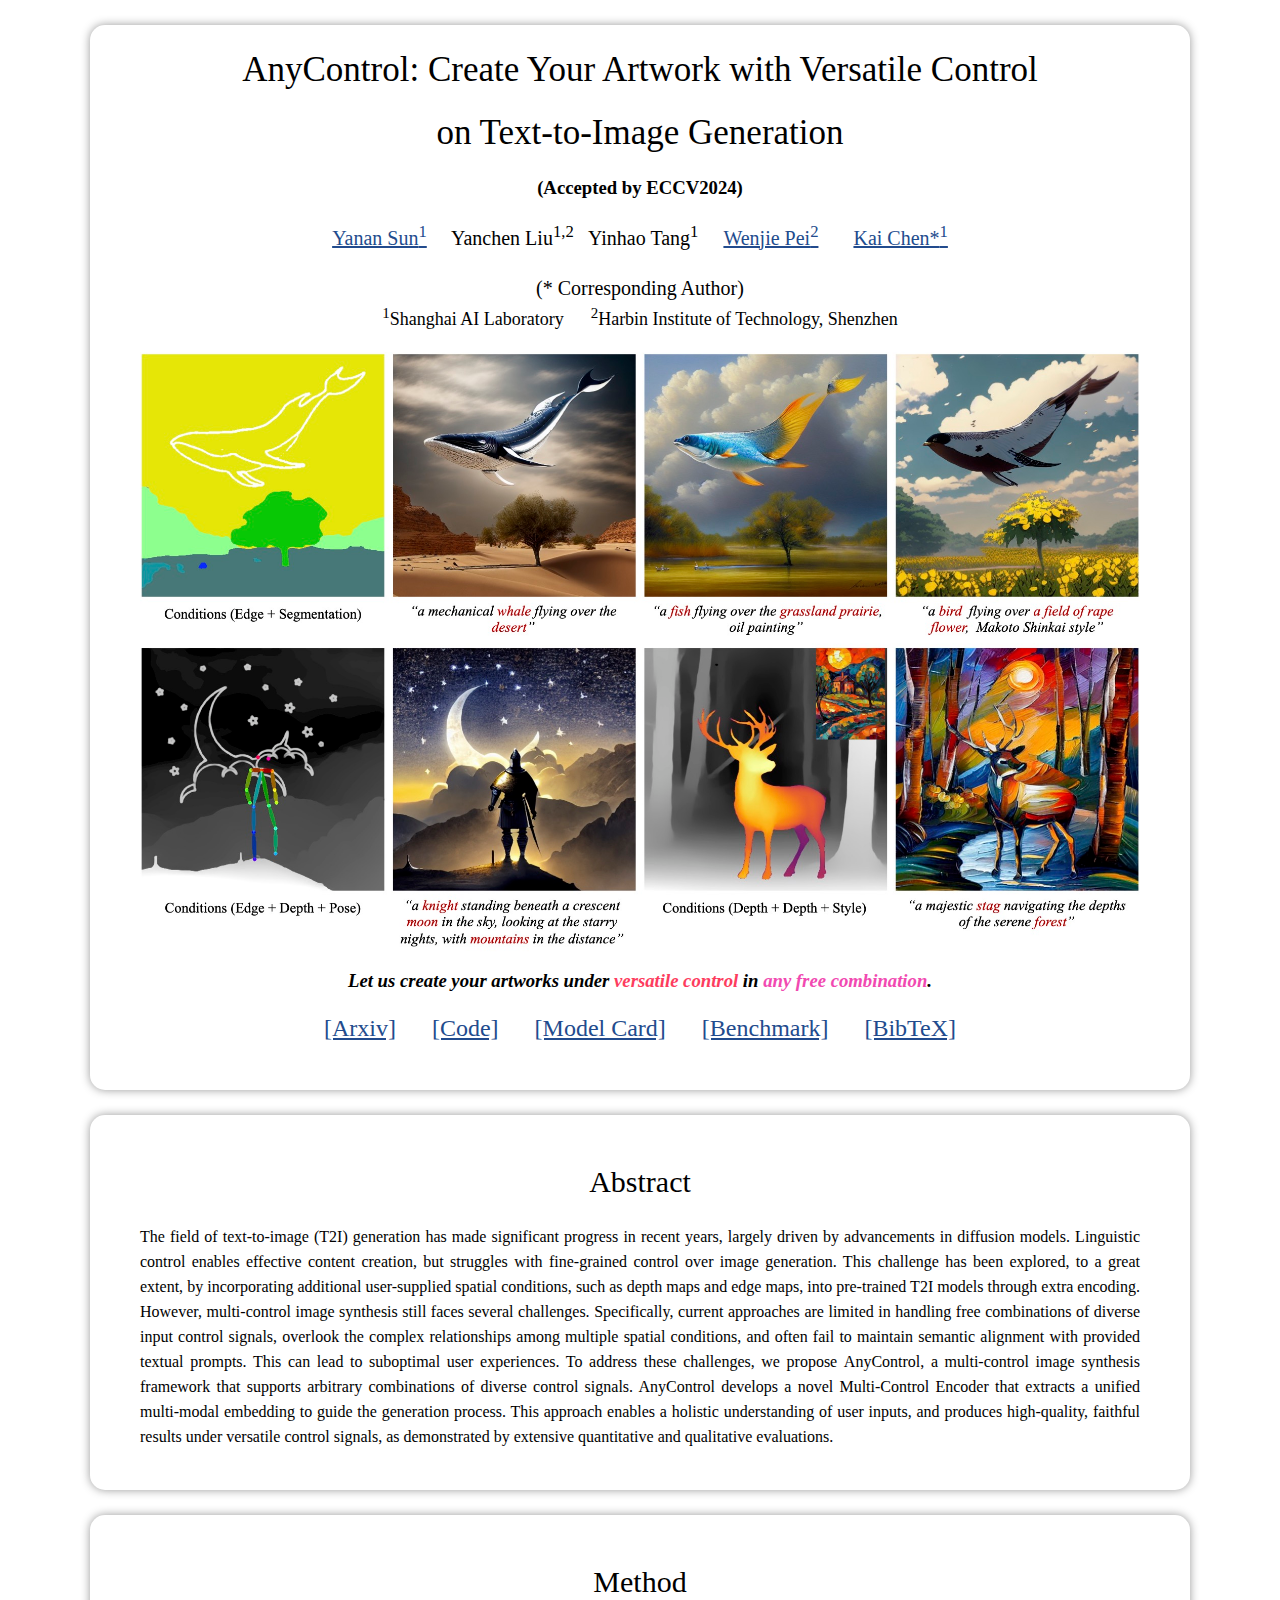
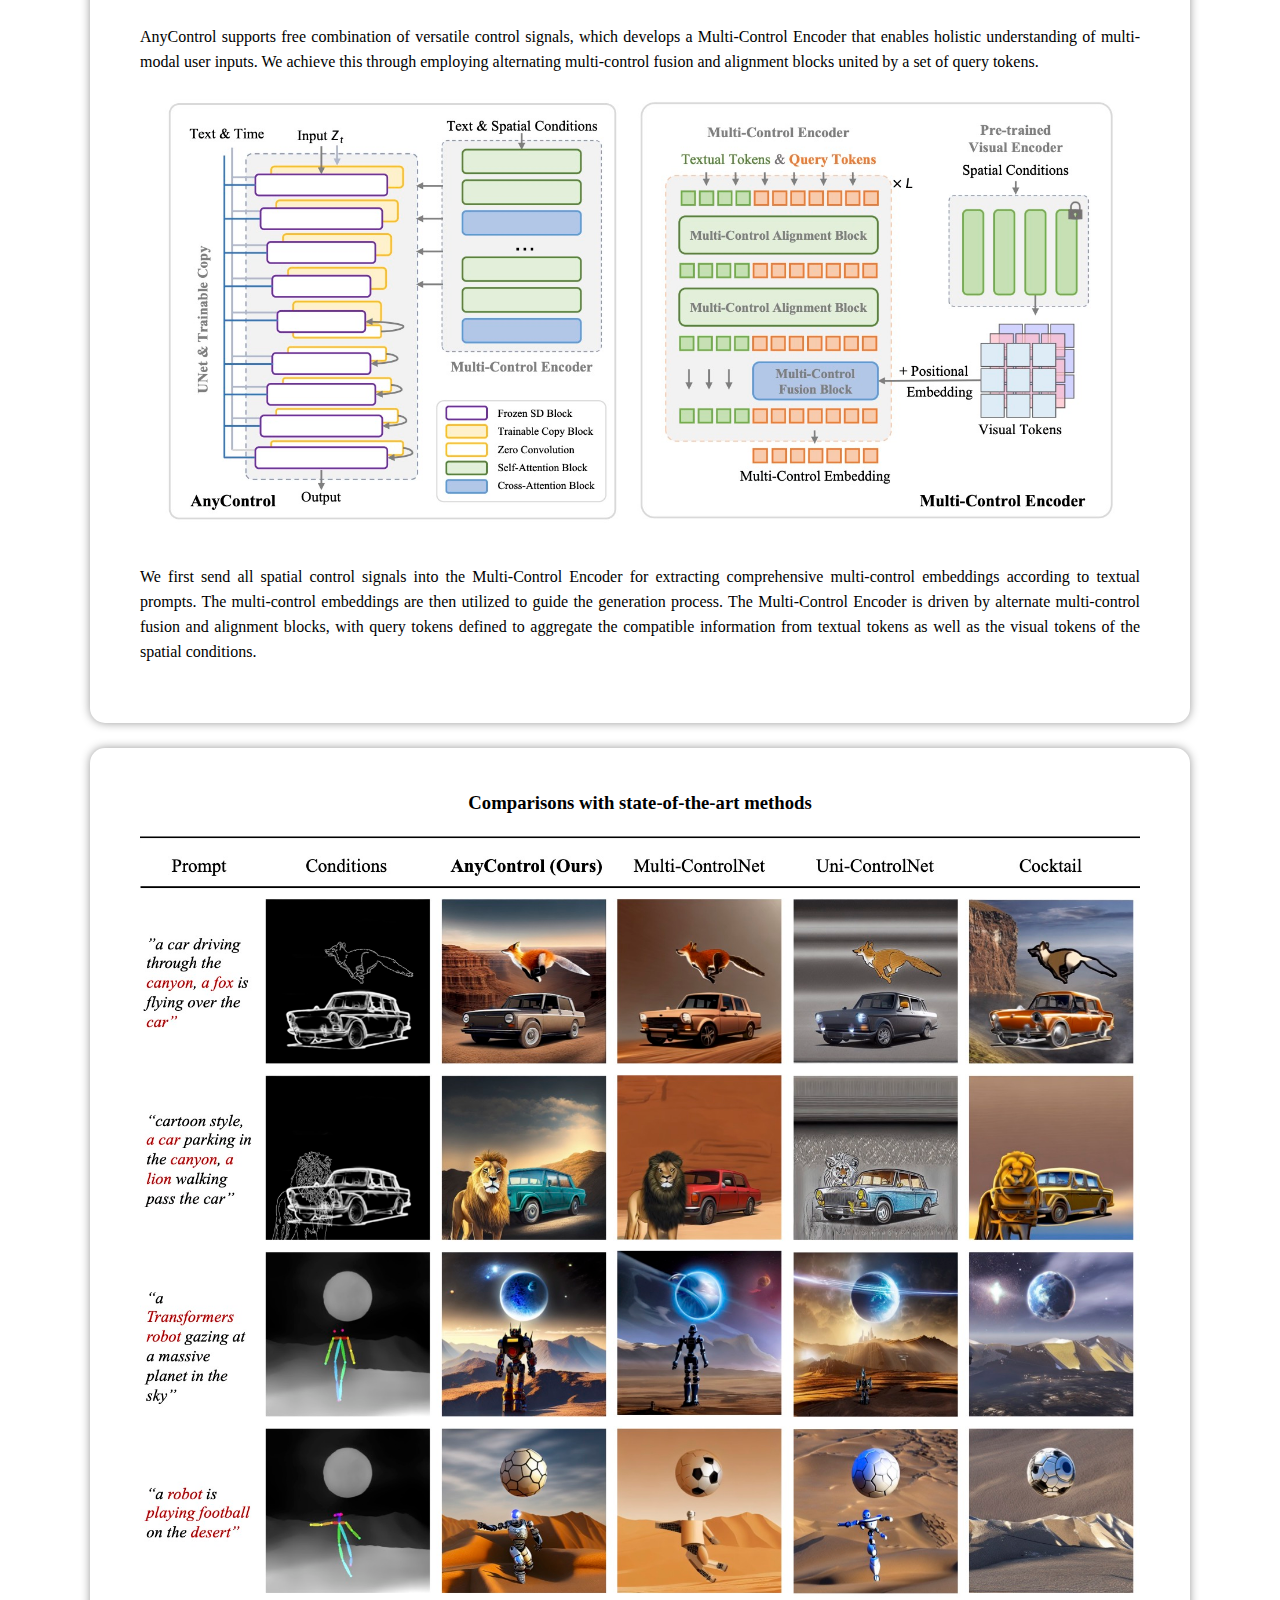
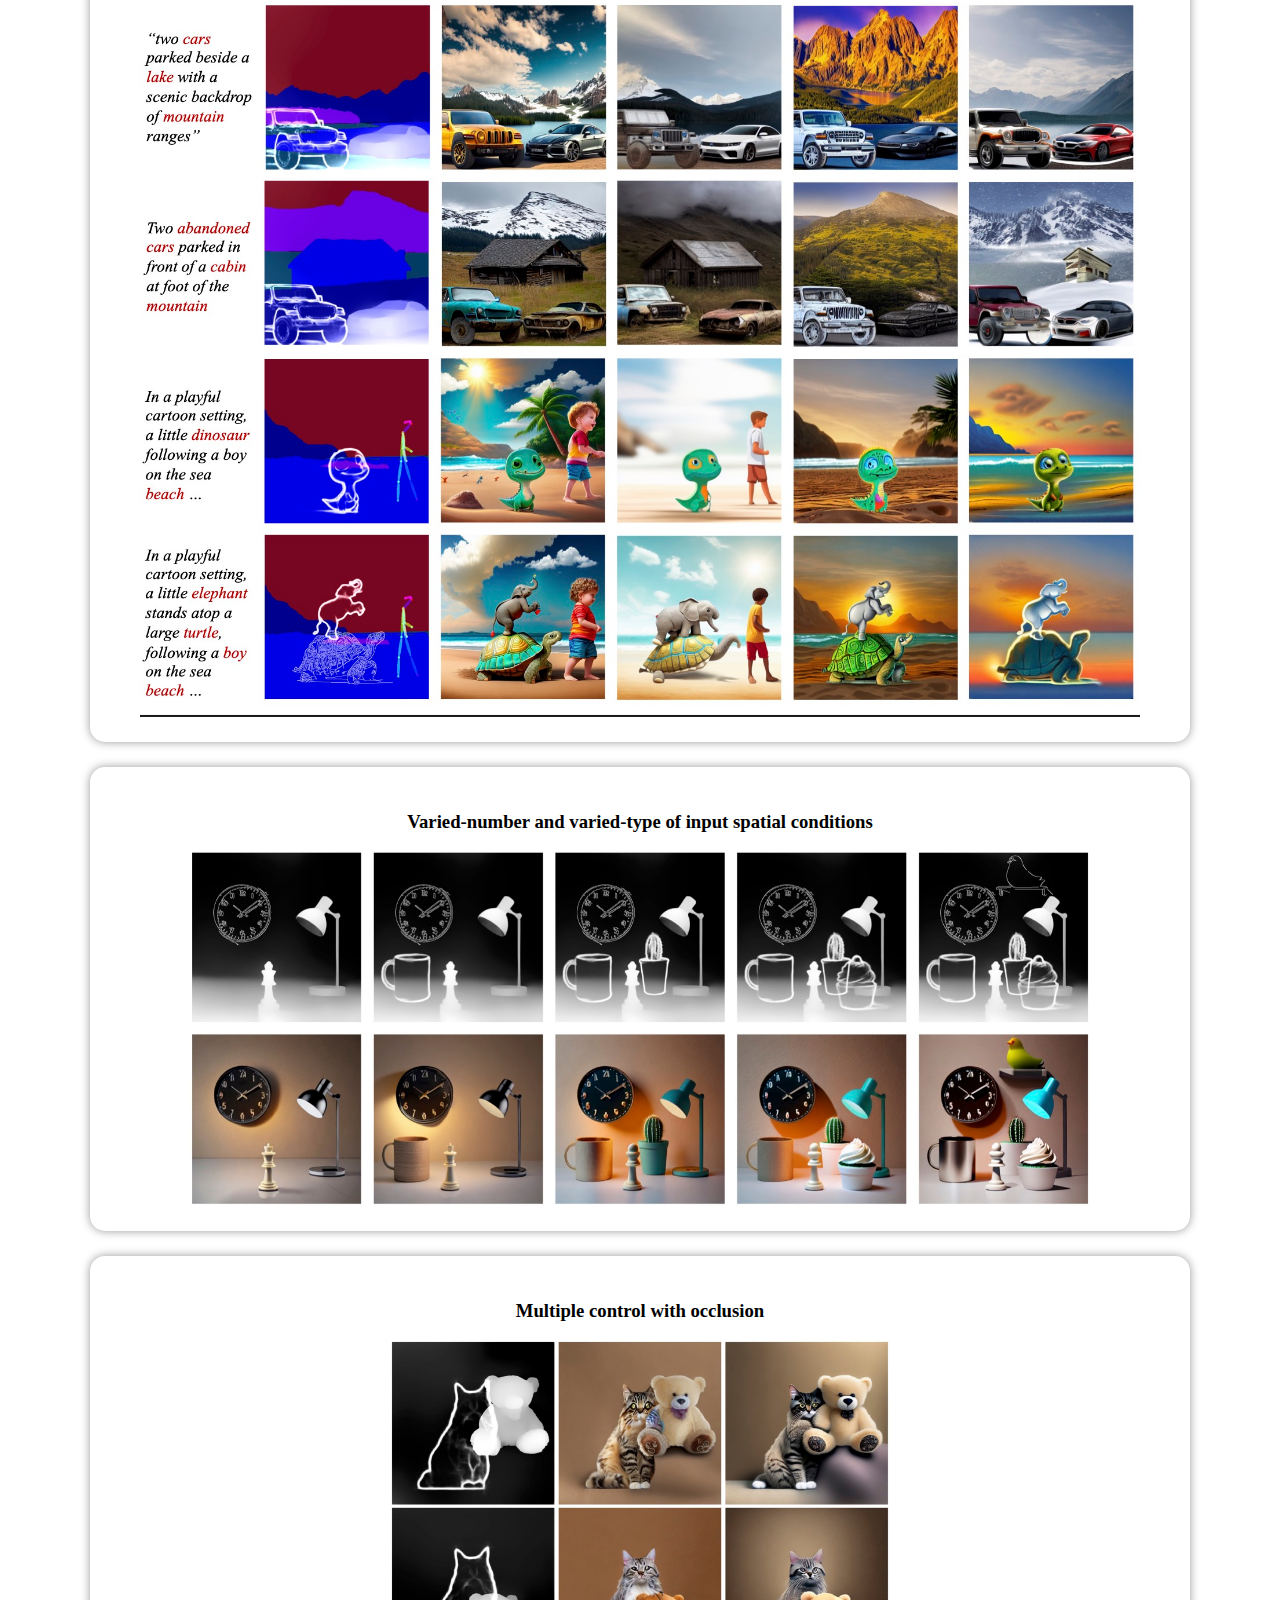
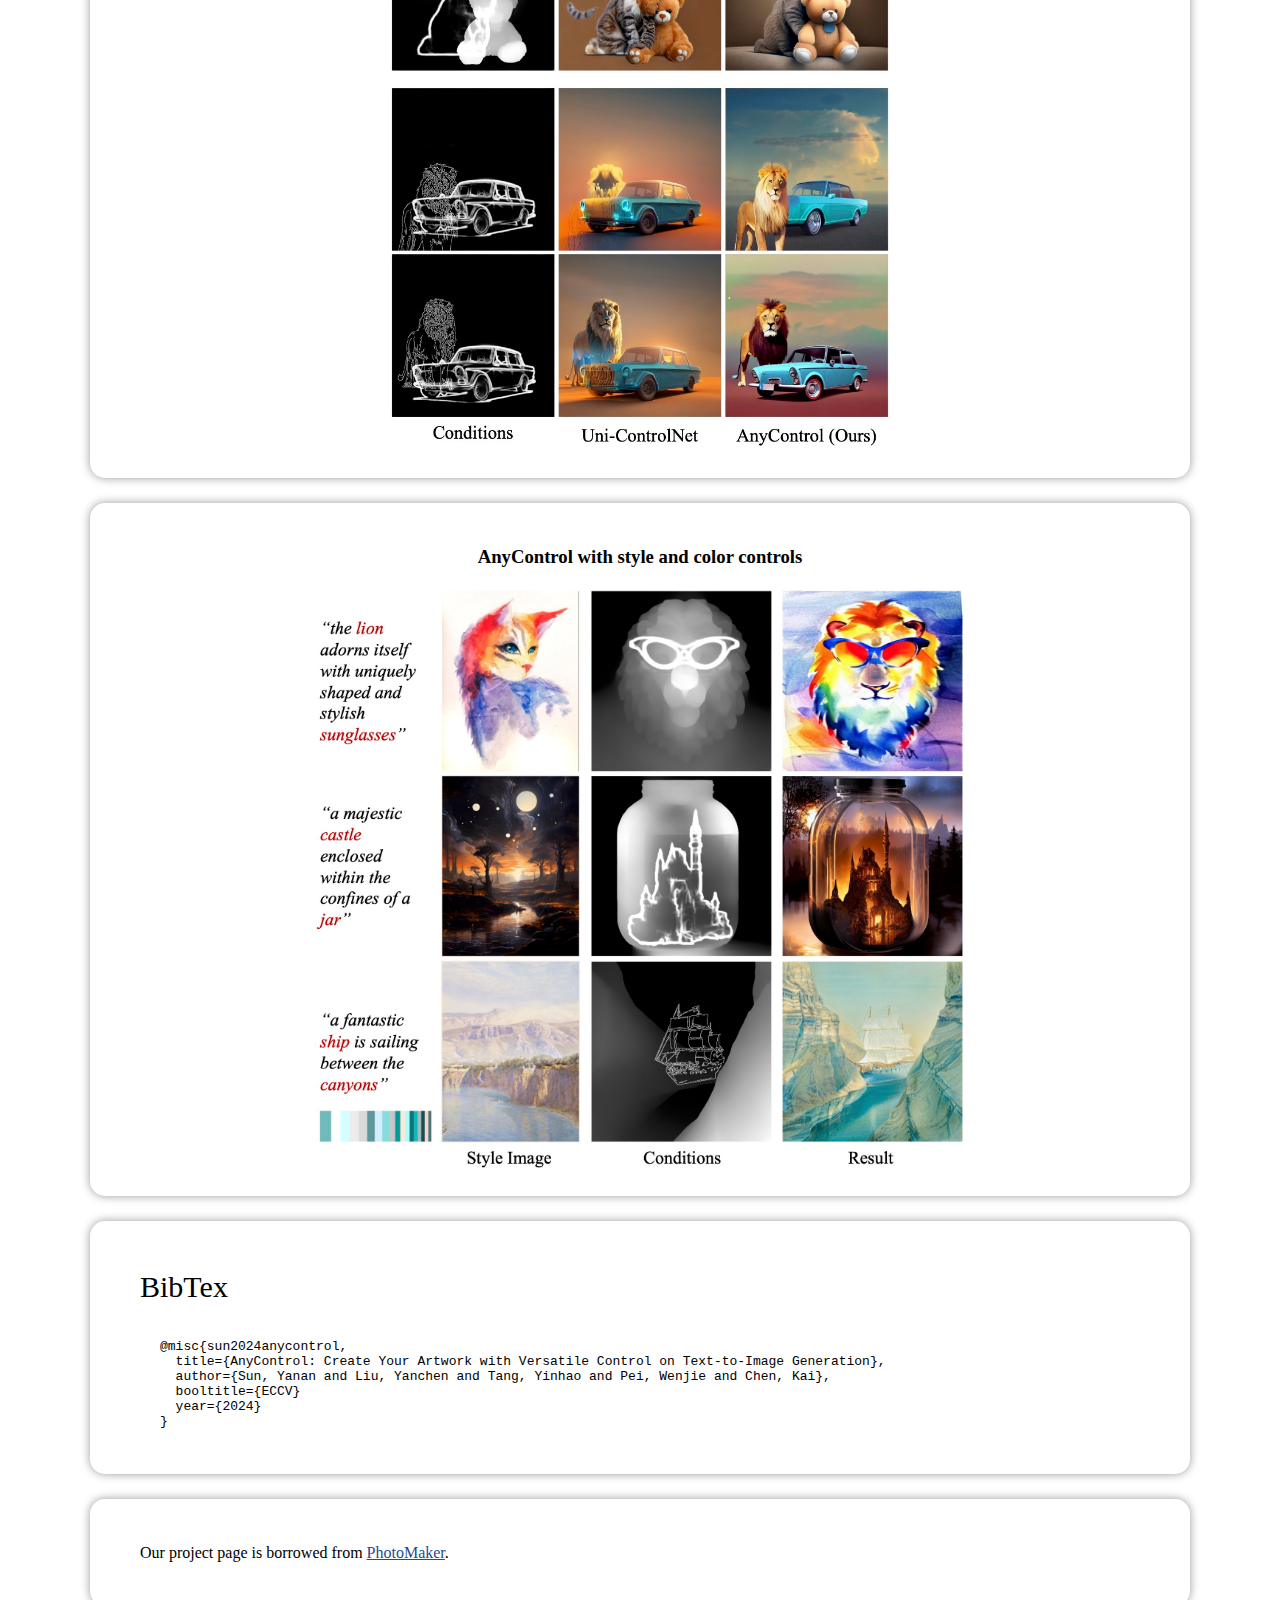
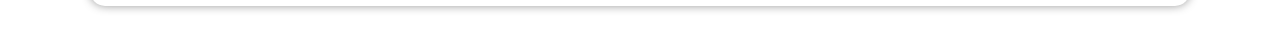
==== commit d3af7fa1: "update" ====
--- a/index.html
+++ b/index.html
@@ -11,7 +11,7 @@
 <script src="./files/util.js" content="text/javascript"></script>
 
 <style>
-h4 {text-align: center;}
+h3 {text-align: center;}
 </style>
 <!-- <script src="util.js" content="text/javascript"></script> -->
 </head>
@@ -20,7 +20,7 @@
 <div class="content">
   <h1><strong>AnyControl: Create Your Artwork with Versatile Control</strong></h1>
   <h1><strong>on Text-to-Image Generation</strong></h1>
-  <h4><strong>(Accepted by ECCV2024)</strong></h4>
+  <h3><strong>(Accepted by ECCV2024)</strong></h3>
 
   <p id="authors">
    <a href="https://scholar.google.com/citations?user=6TA1oPkAAAAJ&hl=en">Yanan Sun<sup>1</sup></a>&nbsp;&nbsp;
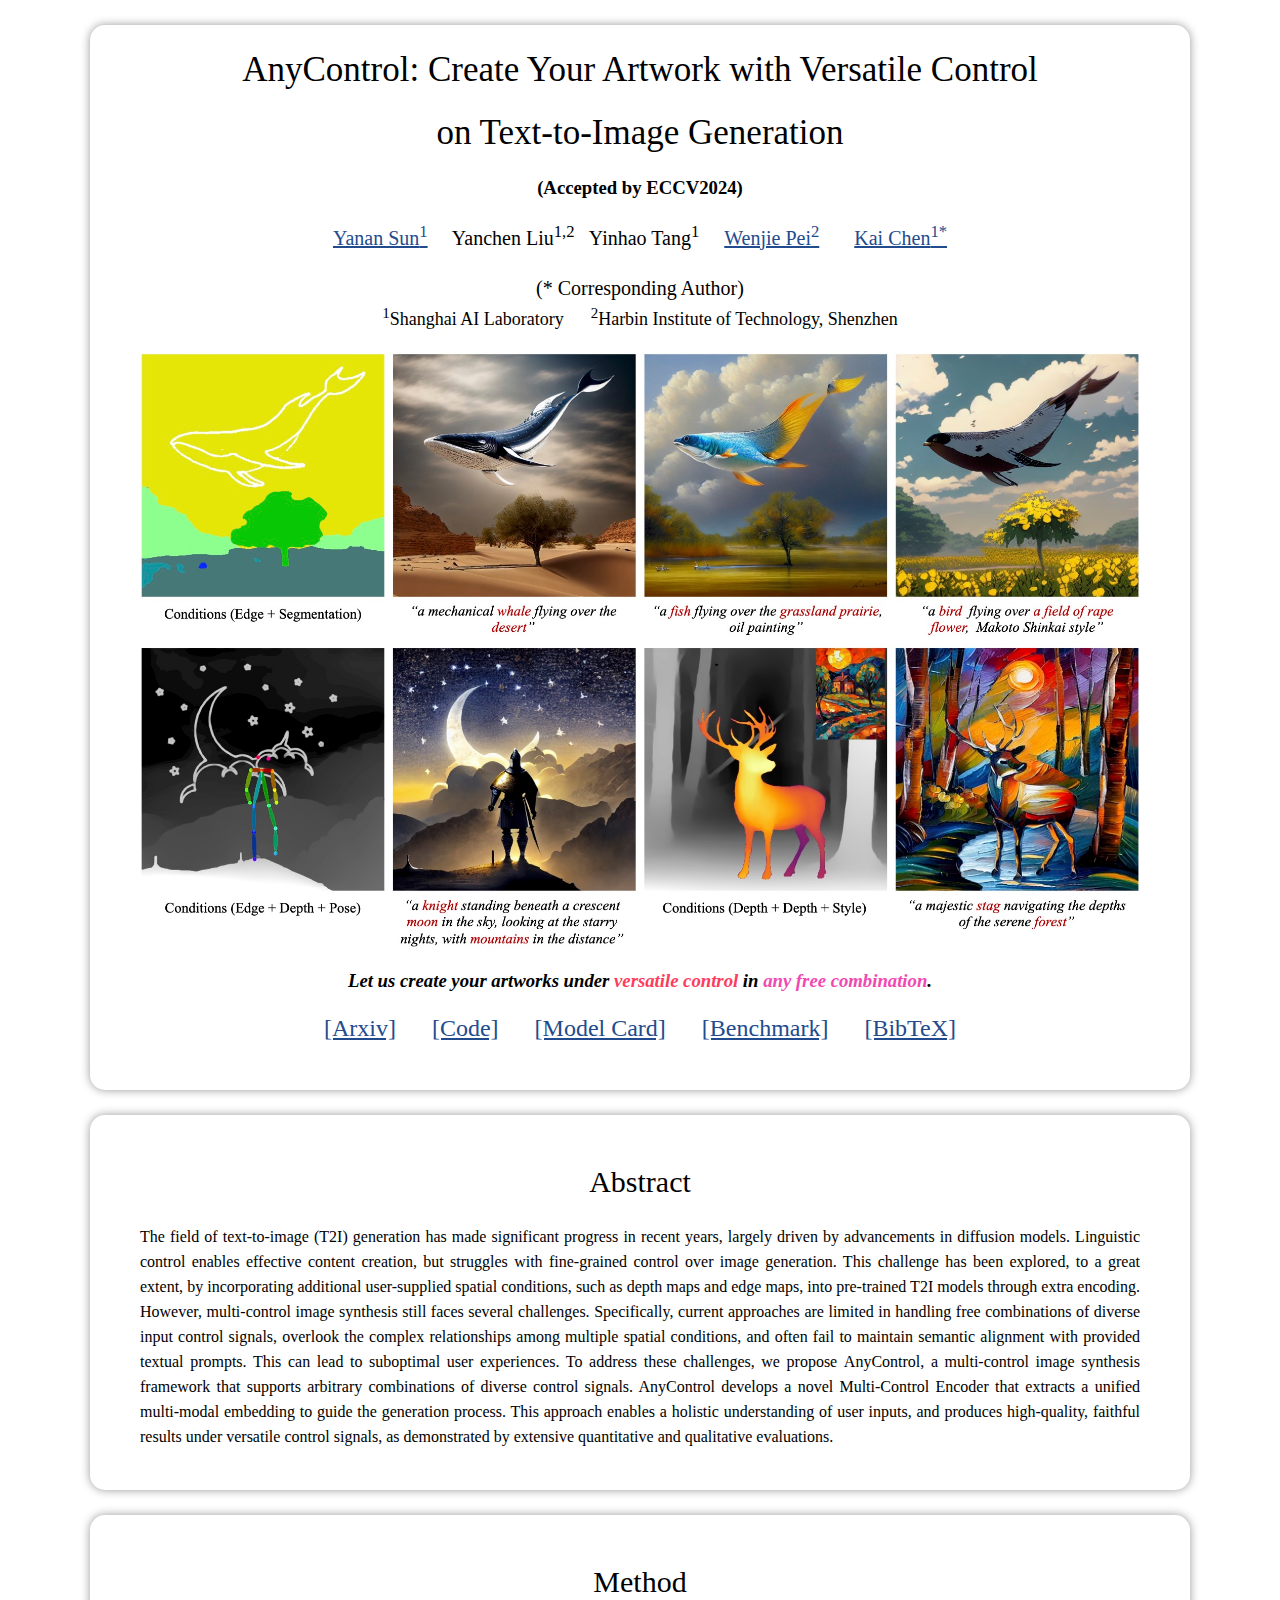
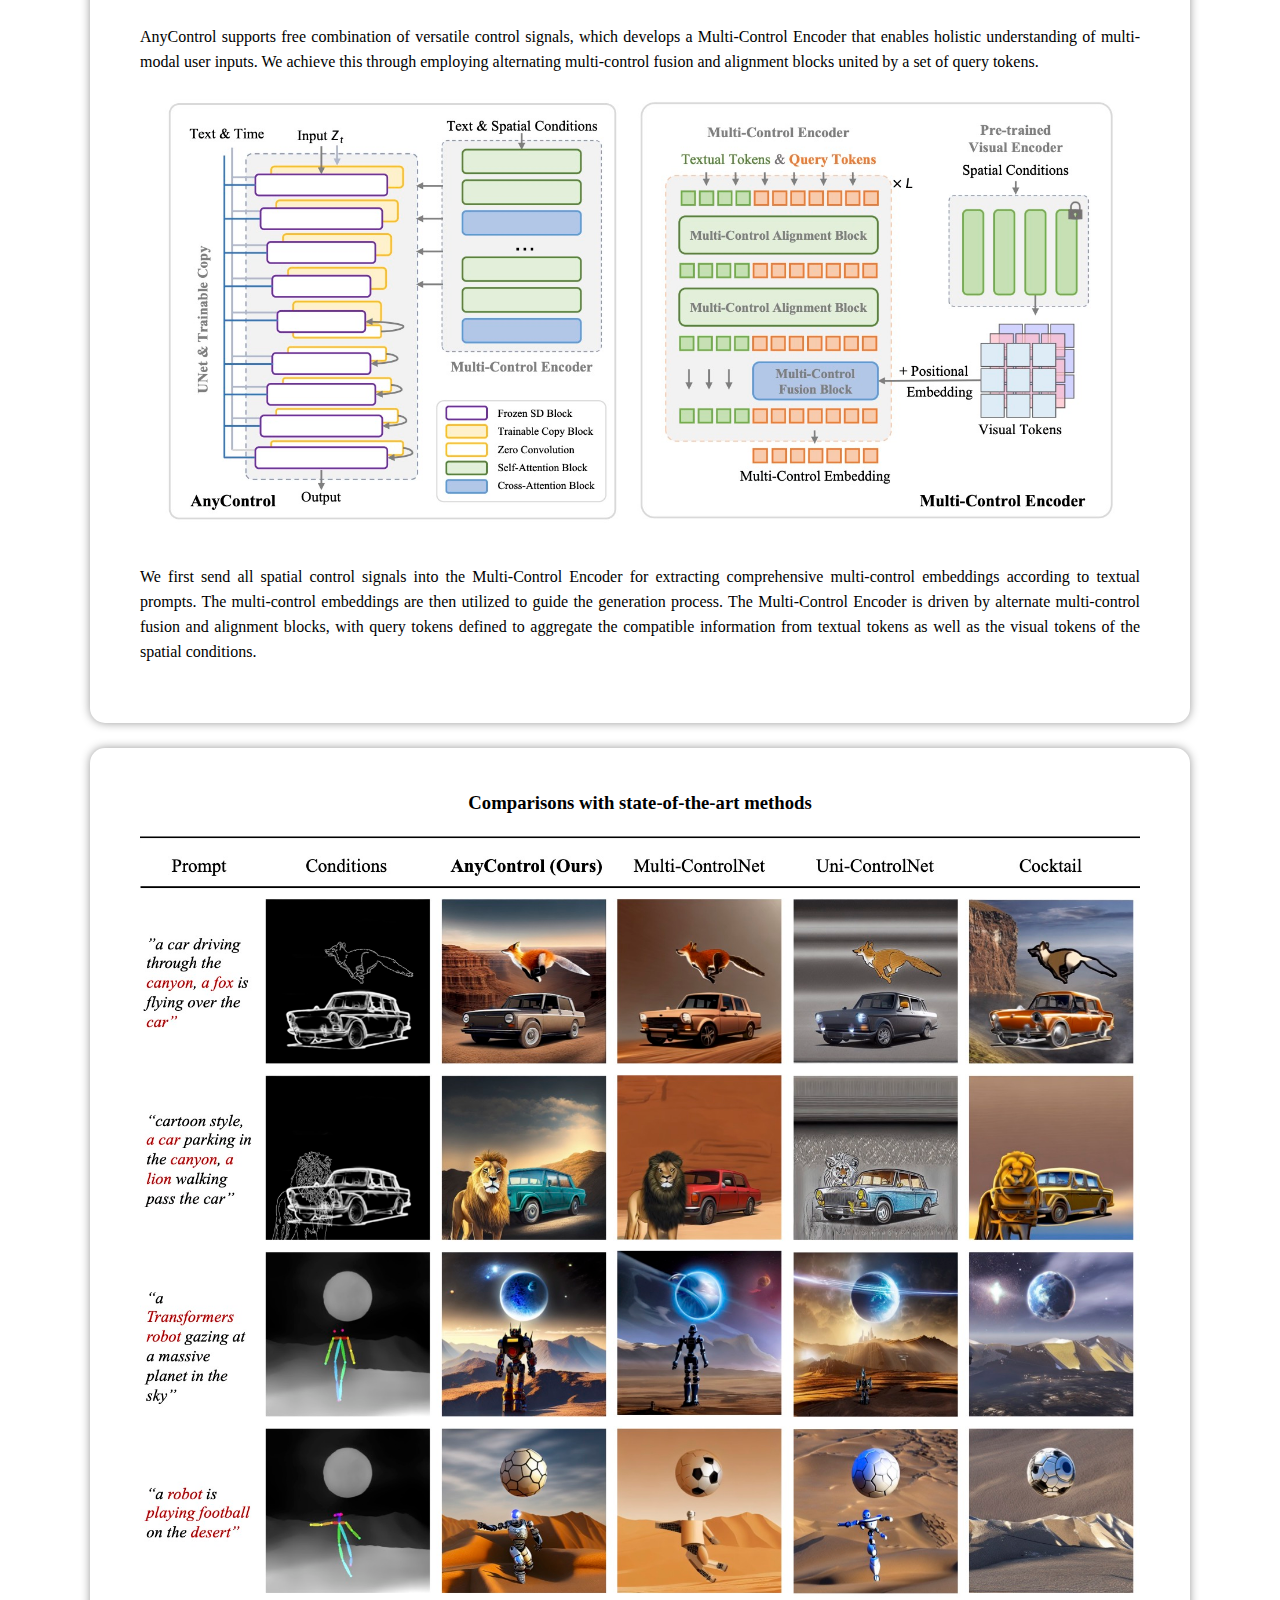
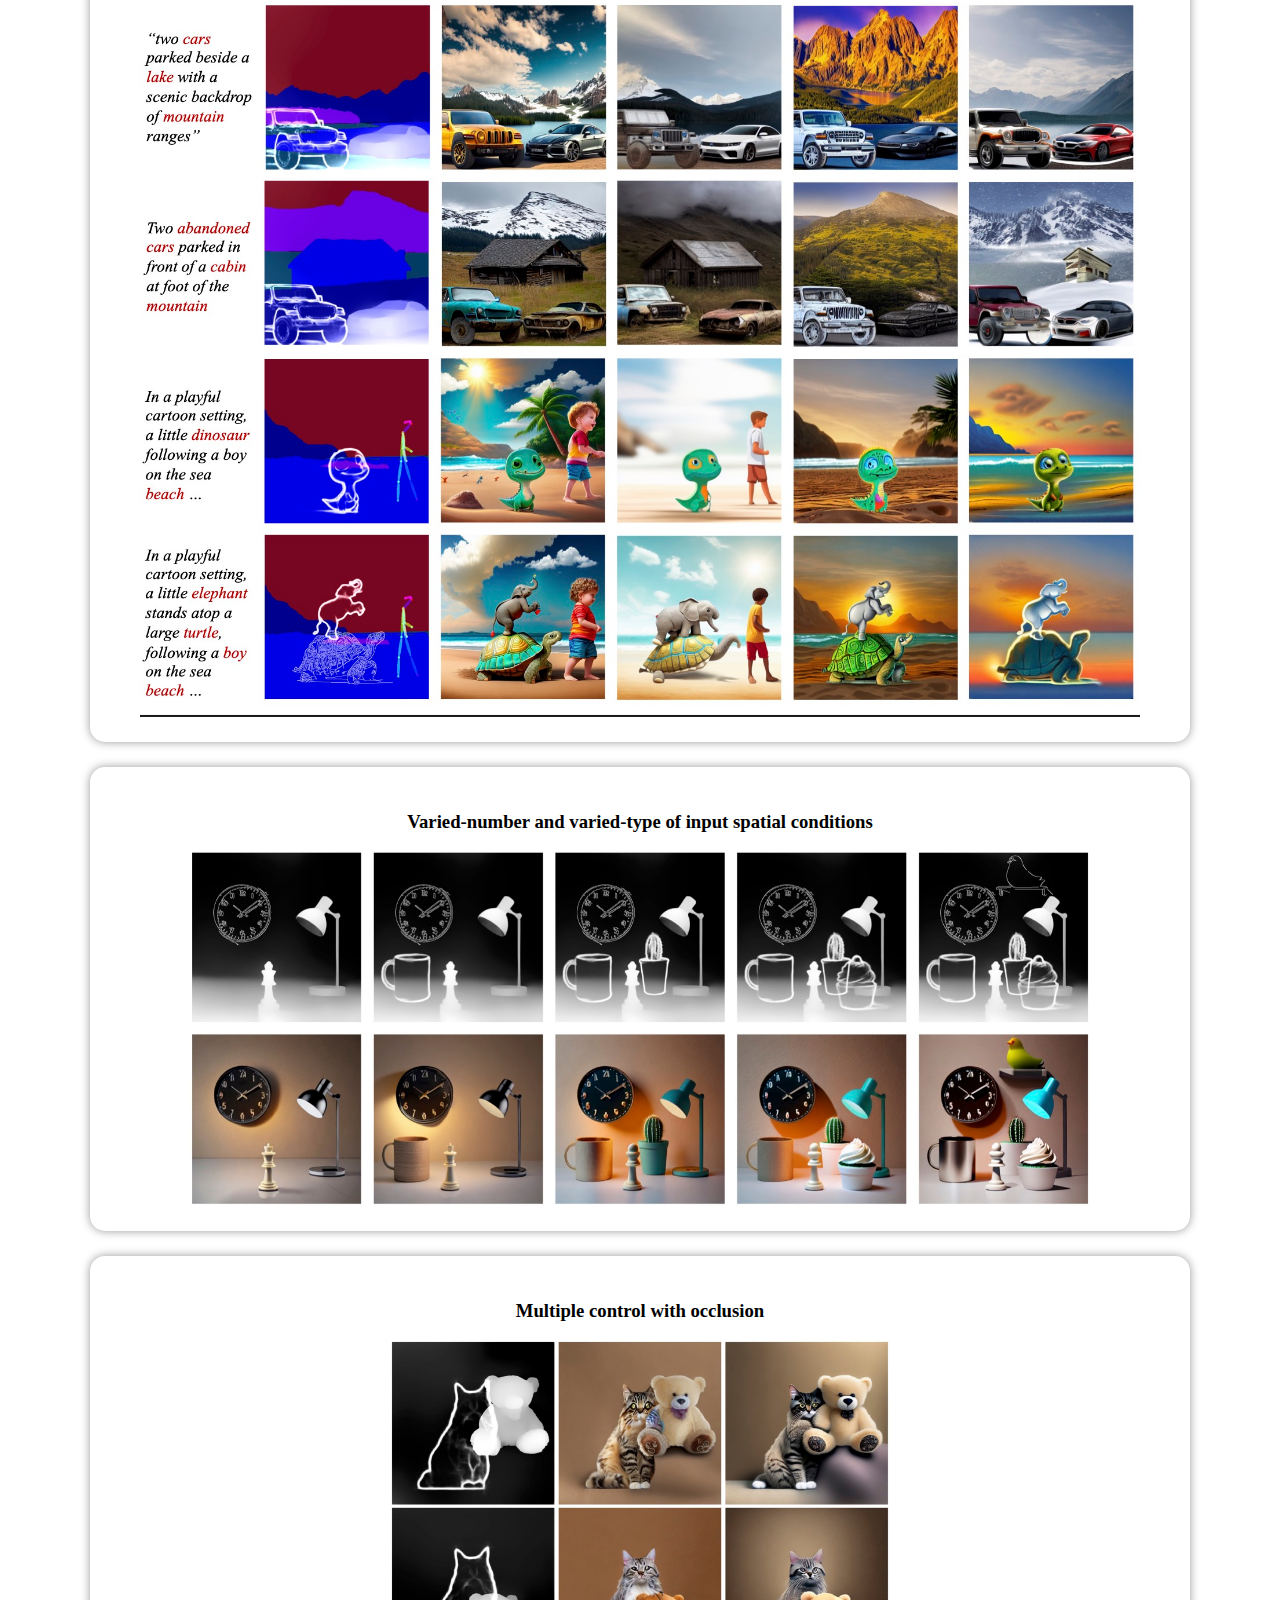
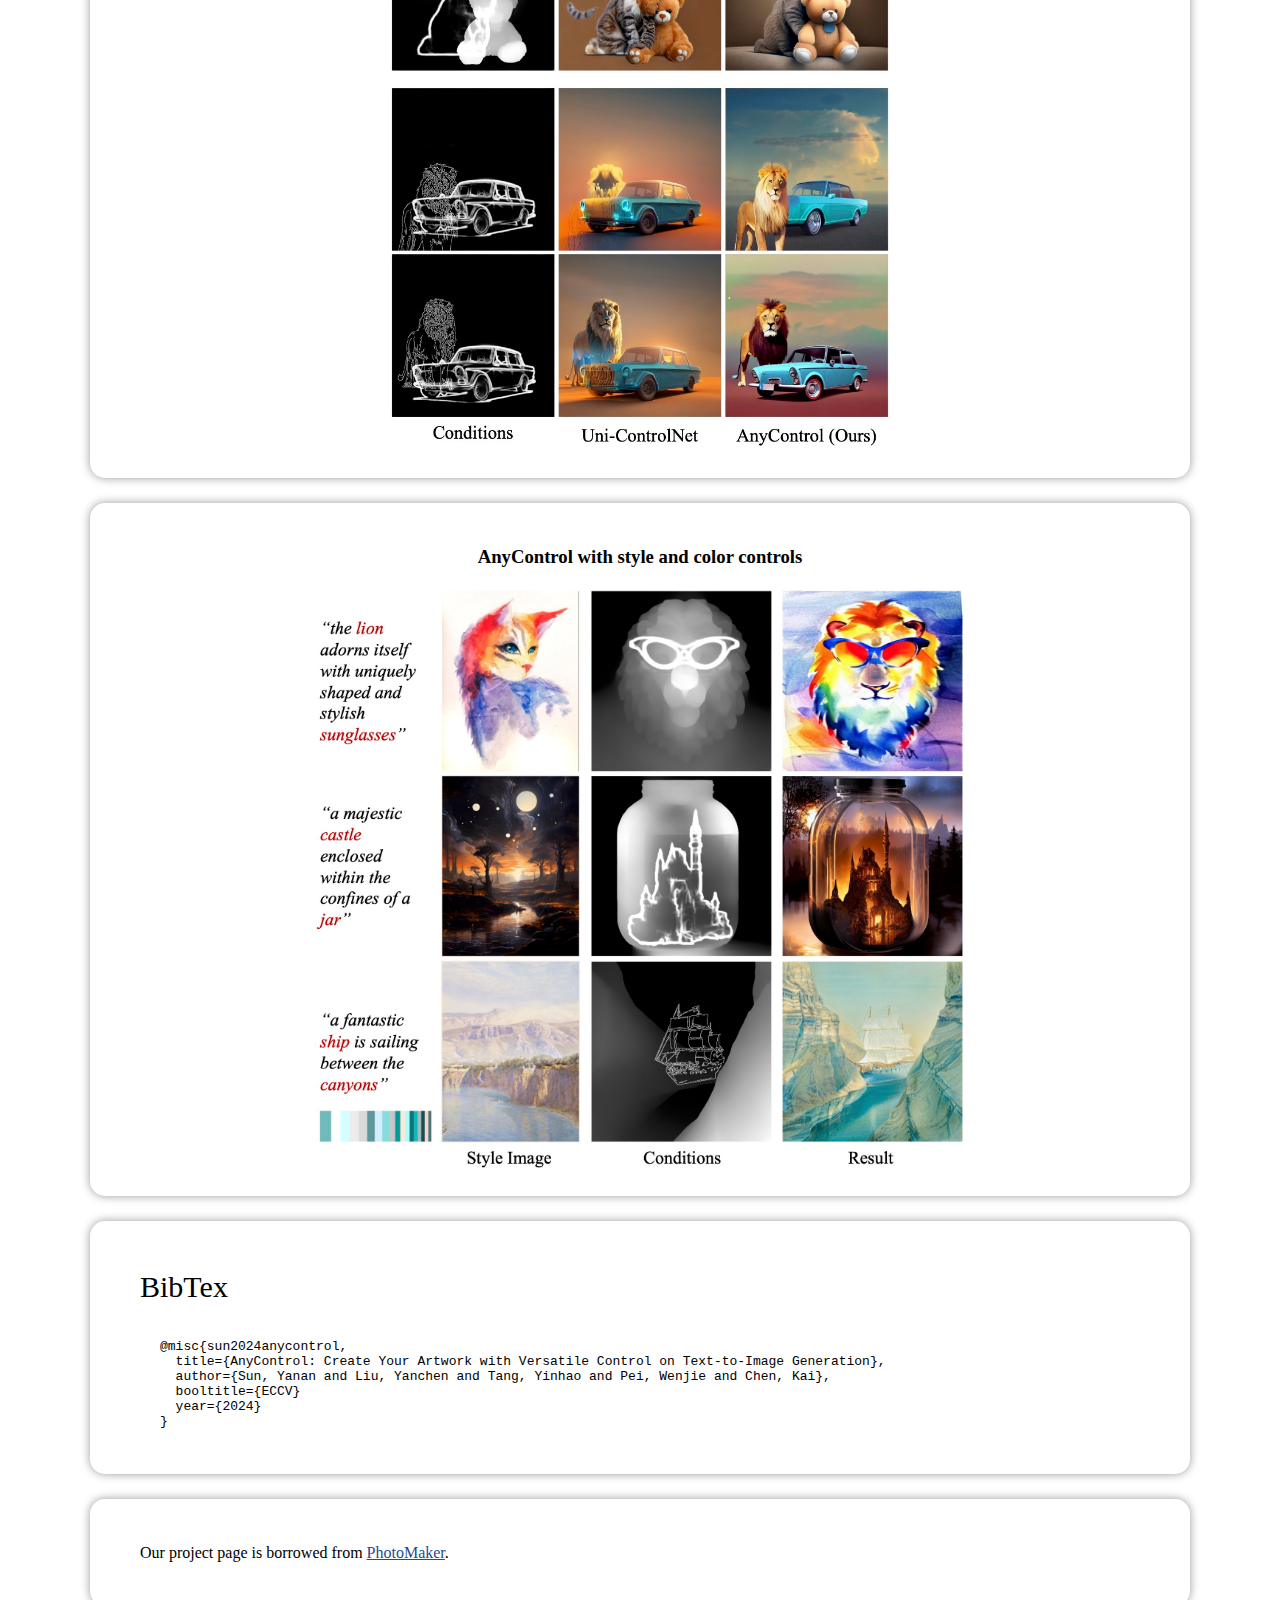
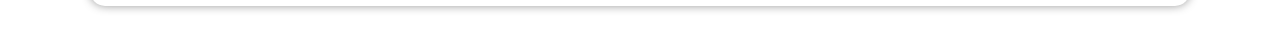
==== commit b18e0cd2: "update" ====
--- a/index.html
+++ b/index.html
@@ -27,7 +27,7 @@
     Yanchen Liu<sup>1,2</sup>&nbsp;&nbsp;
     Yinhao Tang<sup>1</sup>&nbsp;&nbsp;
     <a href="">Wenjie Pei<sup>2</sup></a>&nbsp;&nbsp;
-    <a href="https://chenkai.site/">Kai Chen*<sup>1</sup></a>
+    <a href="https://chenkai.site/">Kai Chen<sup>1*</sup></a>
     <br>
     <br>
   <span>(* Corresponding Author)</span>
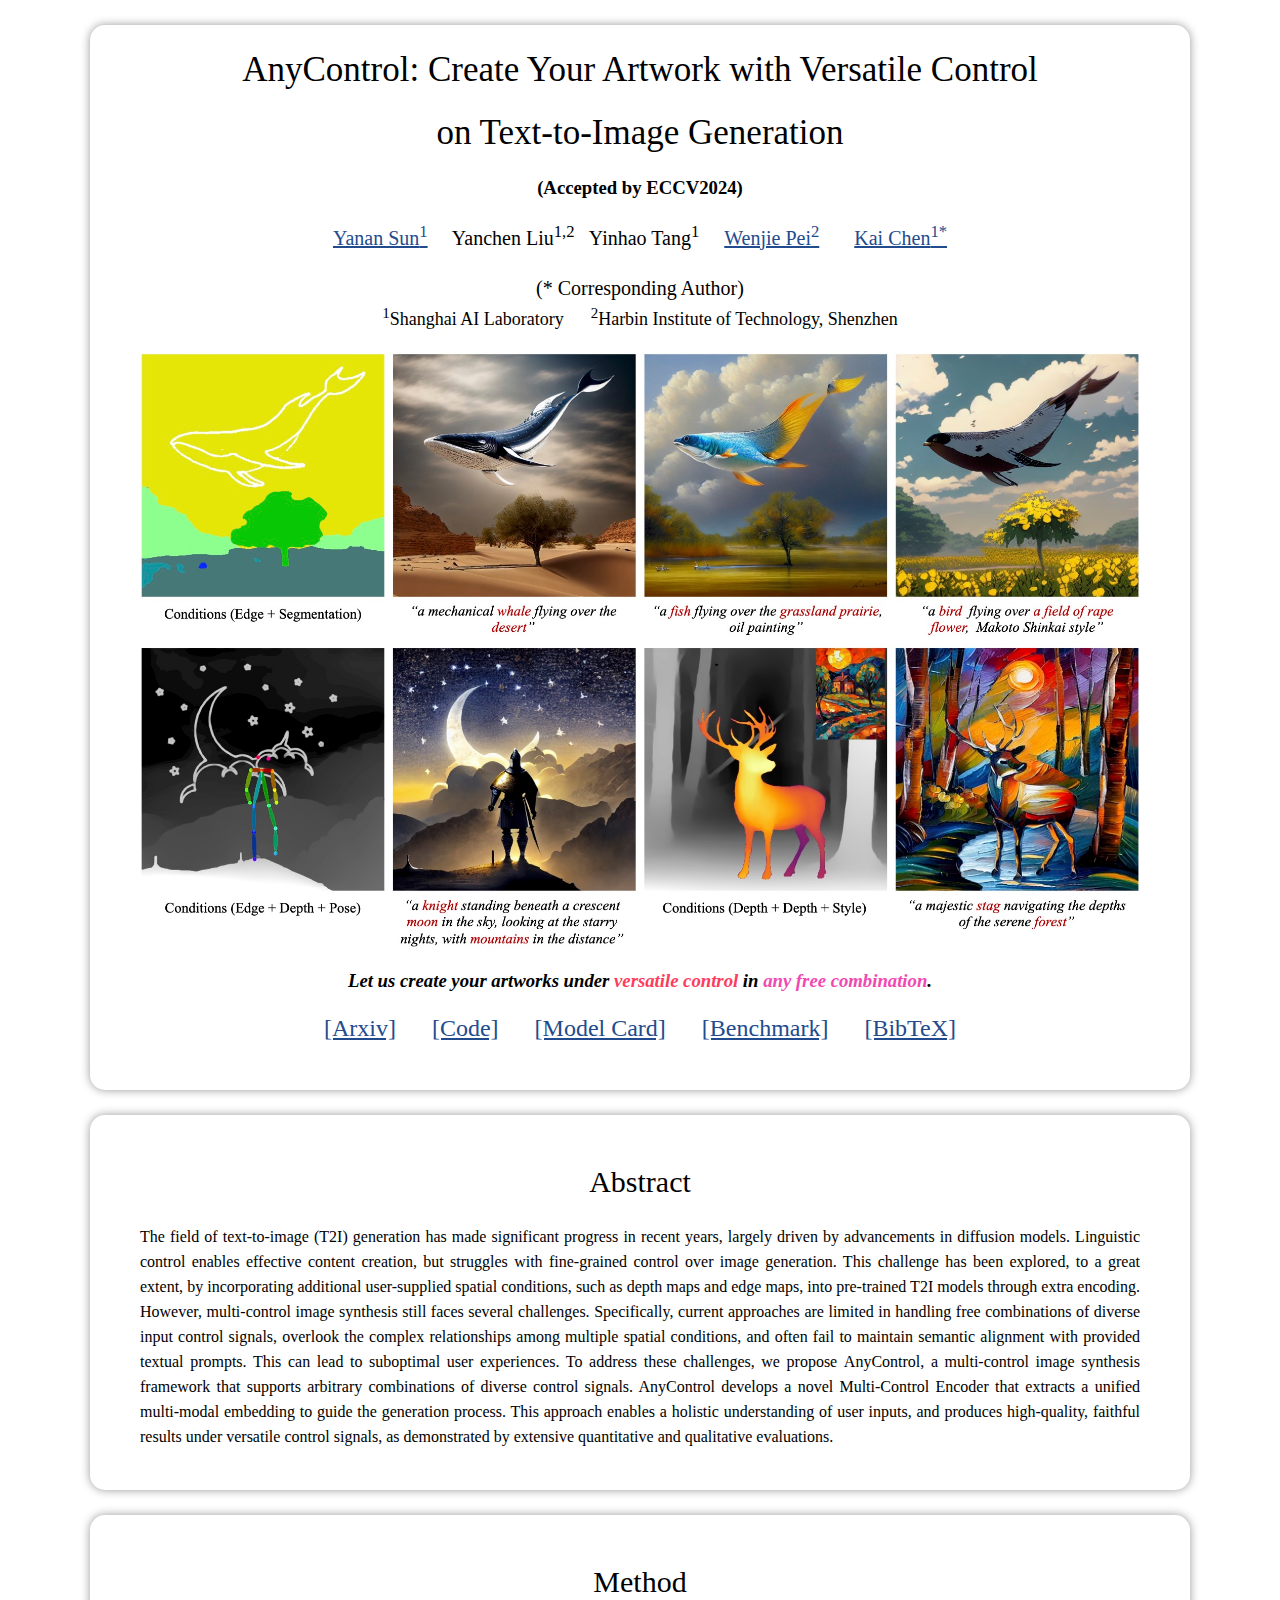
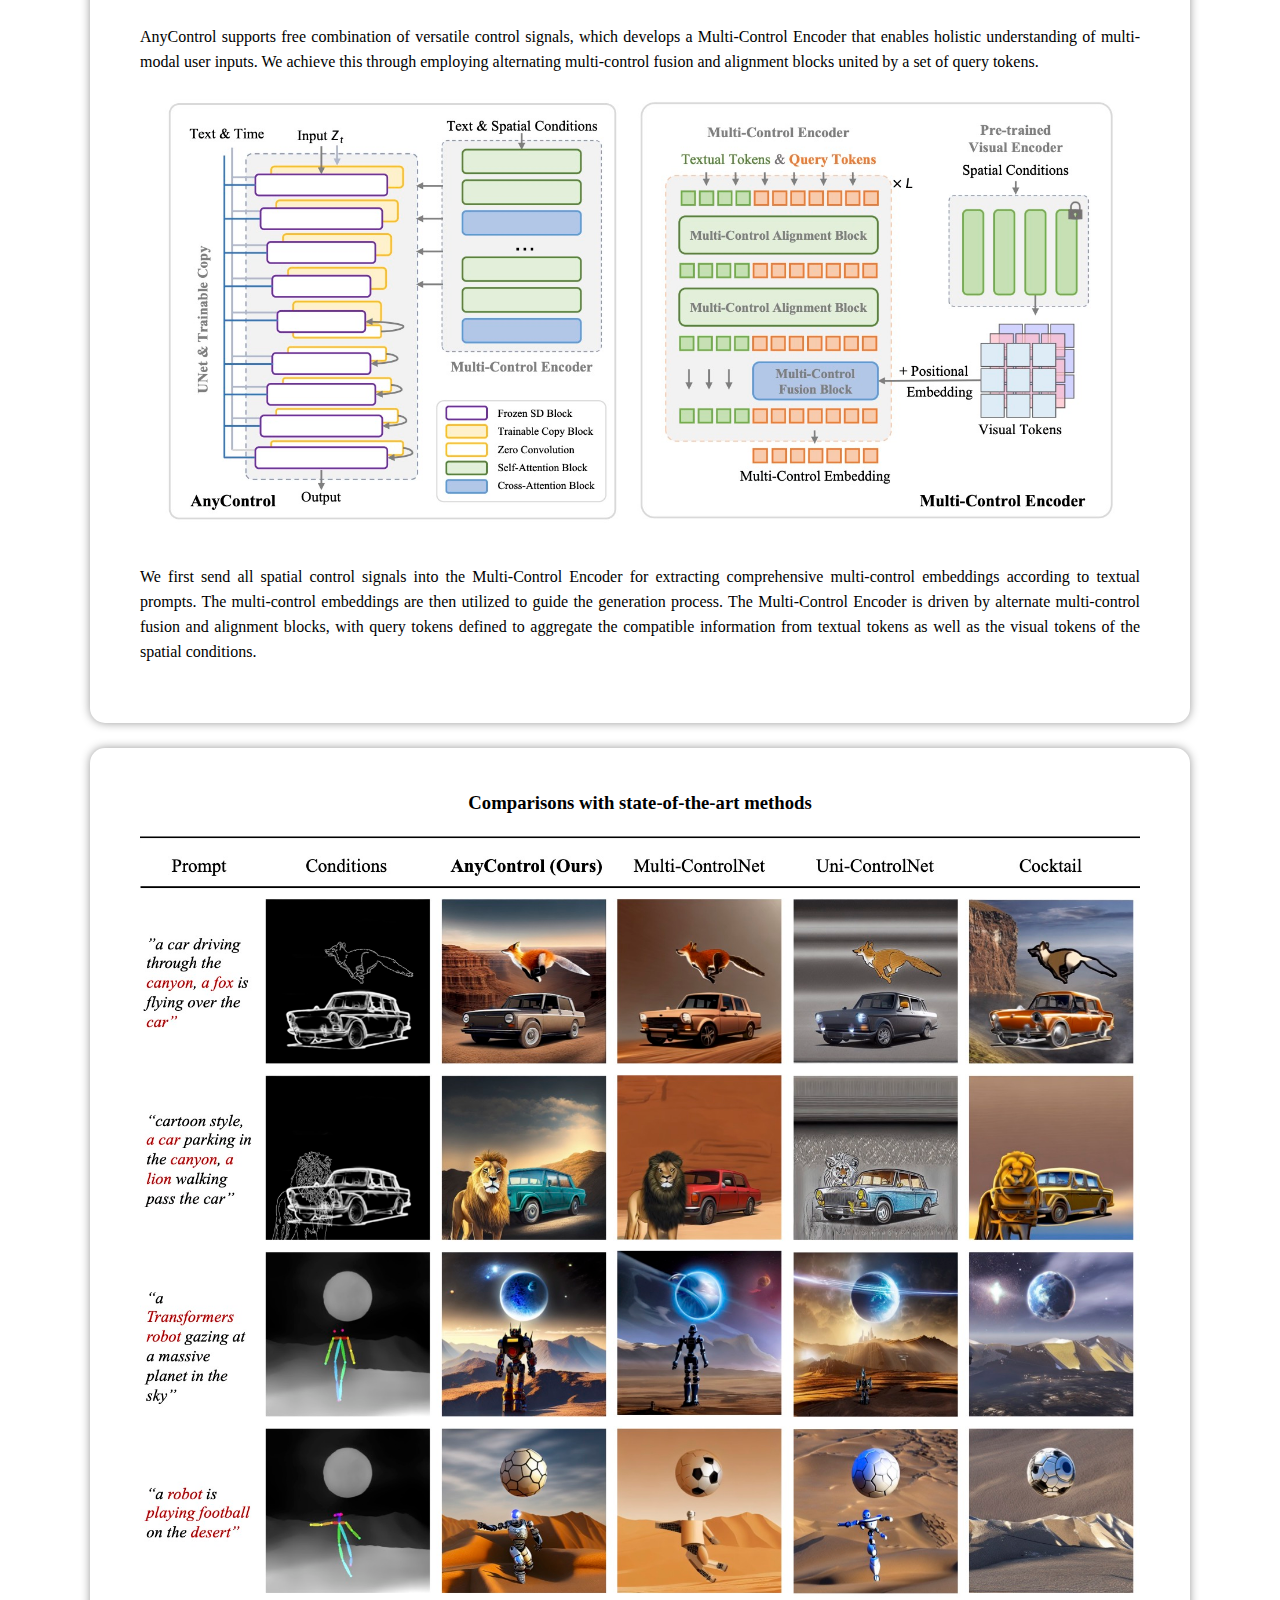
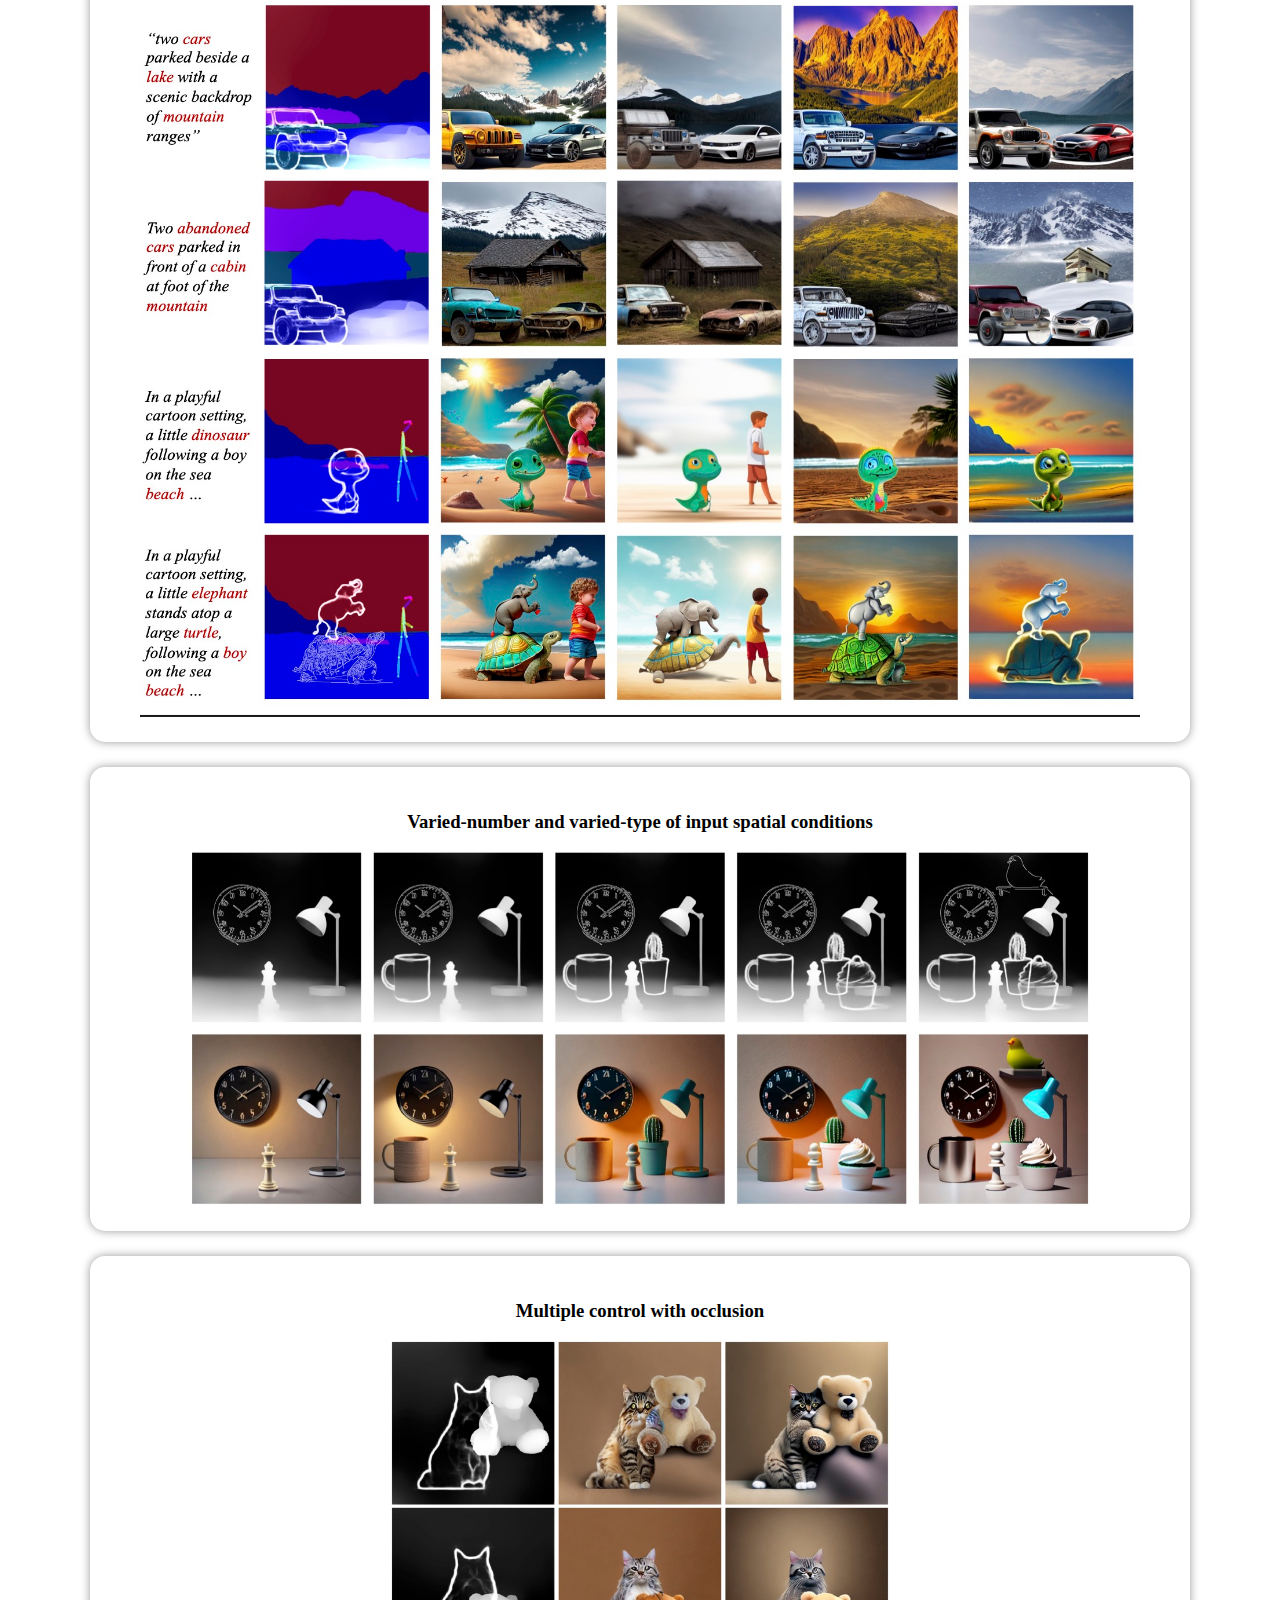
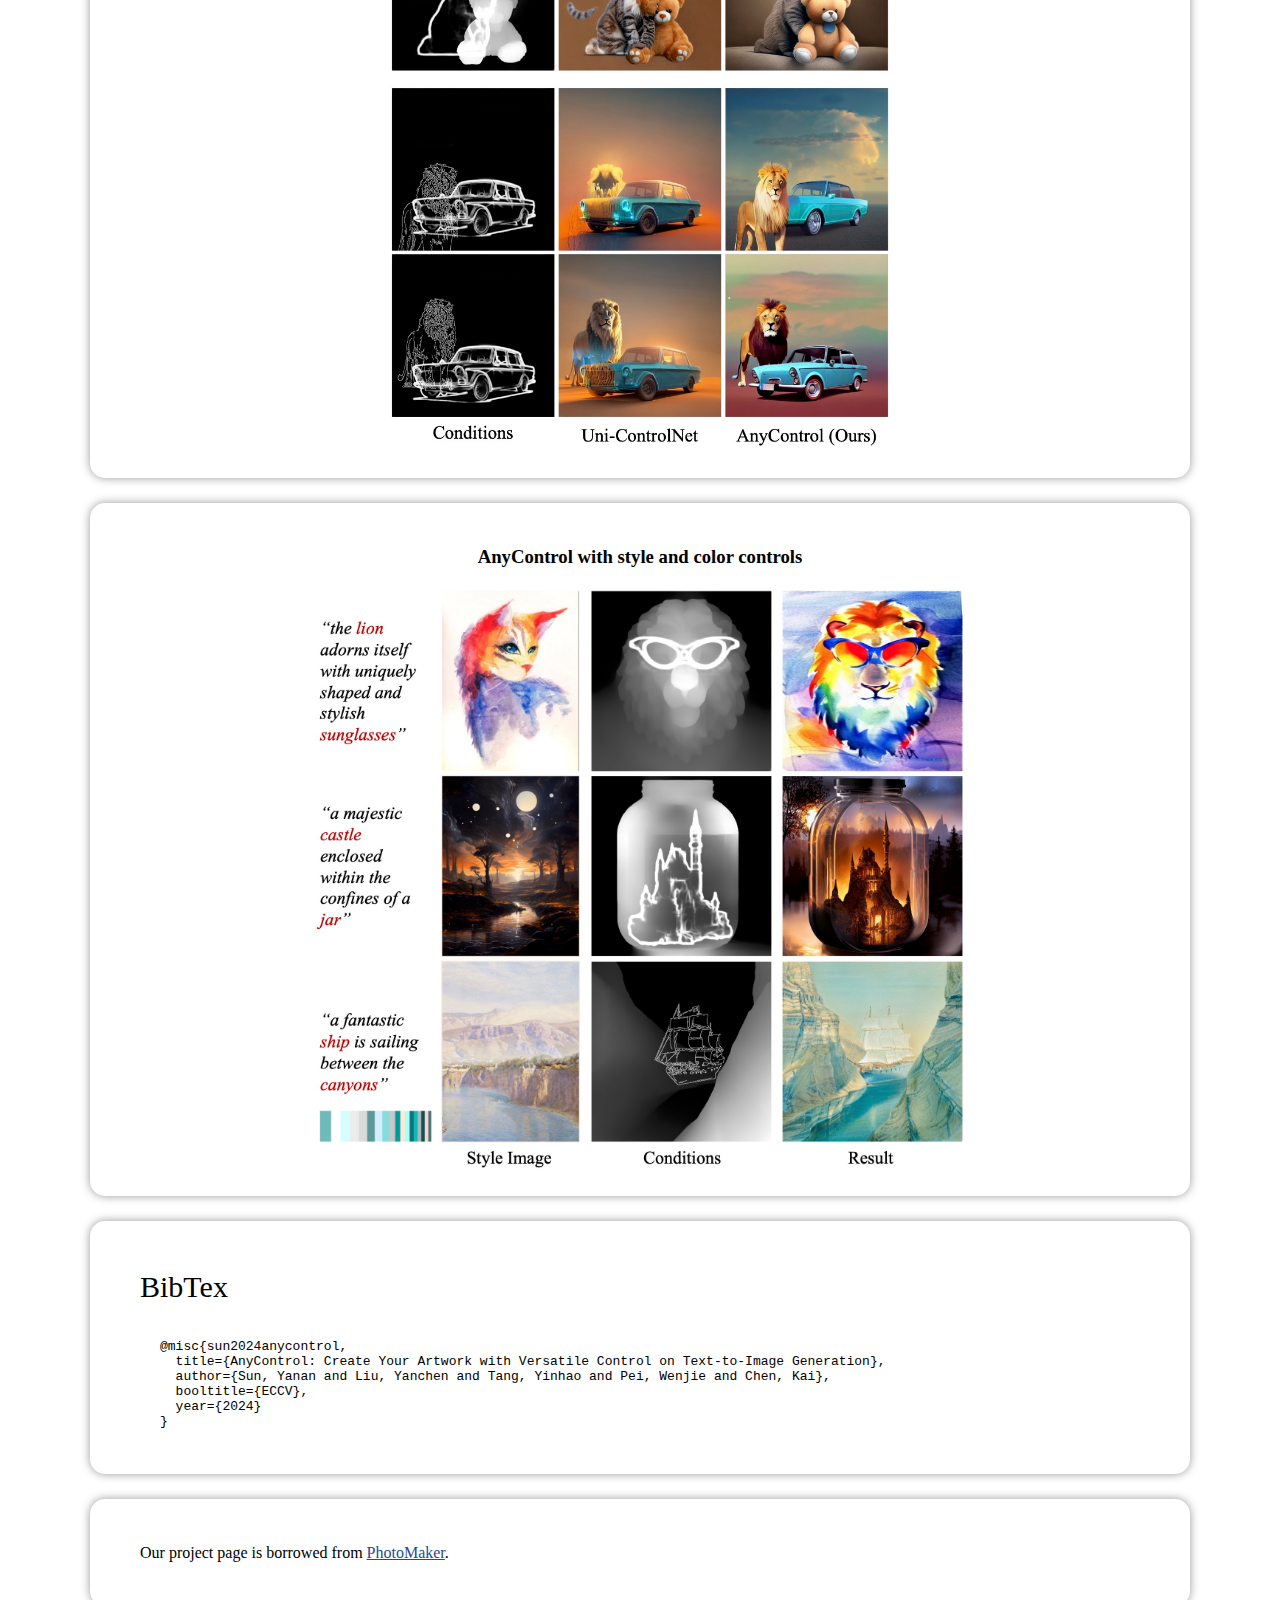
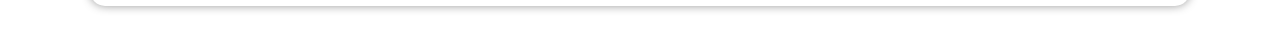
==== commit 5998cafe: "update" ====
--- a/index.html
+++ b/index.html
@@ -95,7 +95,7 @@
   <code> @misc{sun2024anycontrol,<br>
   &nbsp;&nbsp;title={AnyControl: Create Your Artwork with Versatile Control on Text-to-Image Generation},<br>
   &nbsp;&nbsp;author={Sun, Yanan and Liu, Yanchen and Tang, Yinhao and Pei, Wenjie and Chen, Kai},<br>
-  &nbsp;&nbsp;booltitle={ECCV}<br>
+  &nbsp;&nbsp;booltitle={ECCV},<br>
   &nbsp;&nbsp;year={2024}<br>
   } </code> 
 </div>
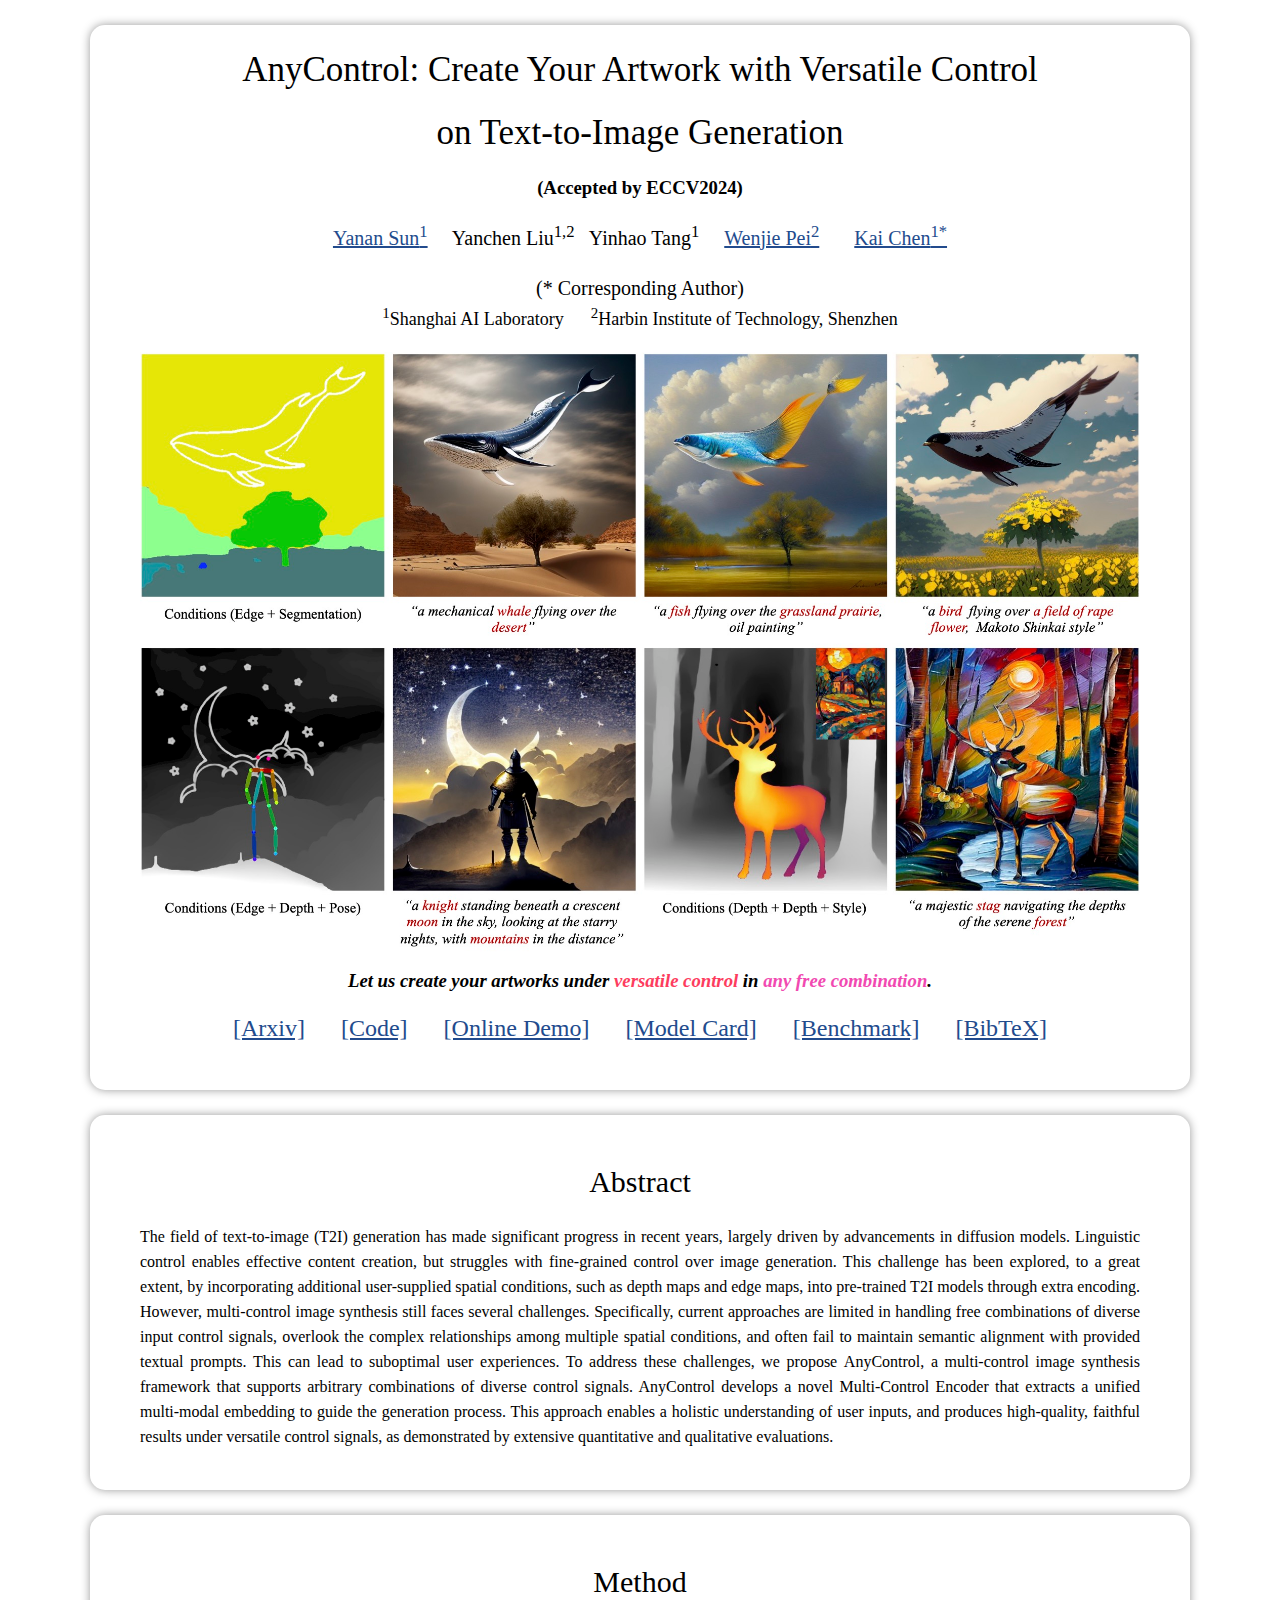
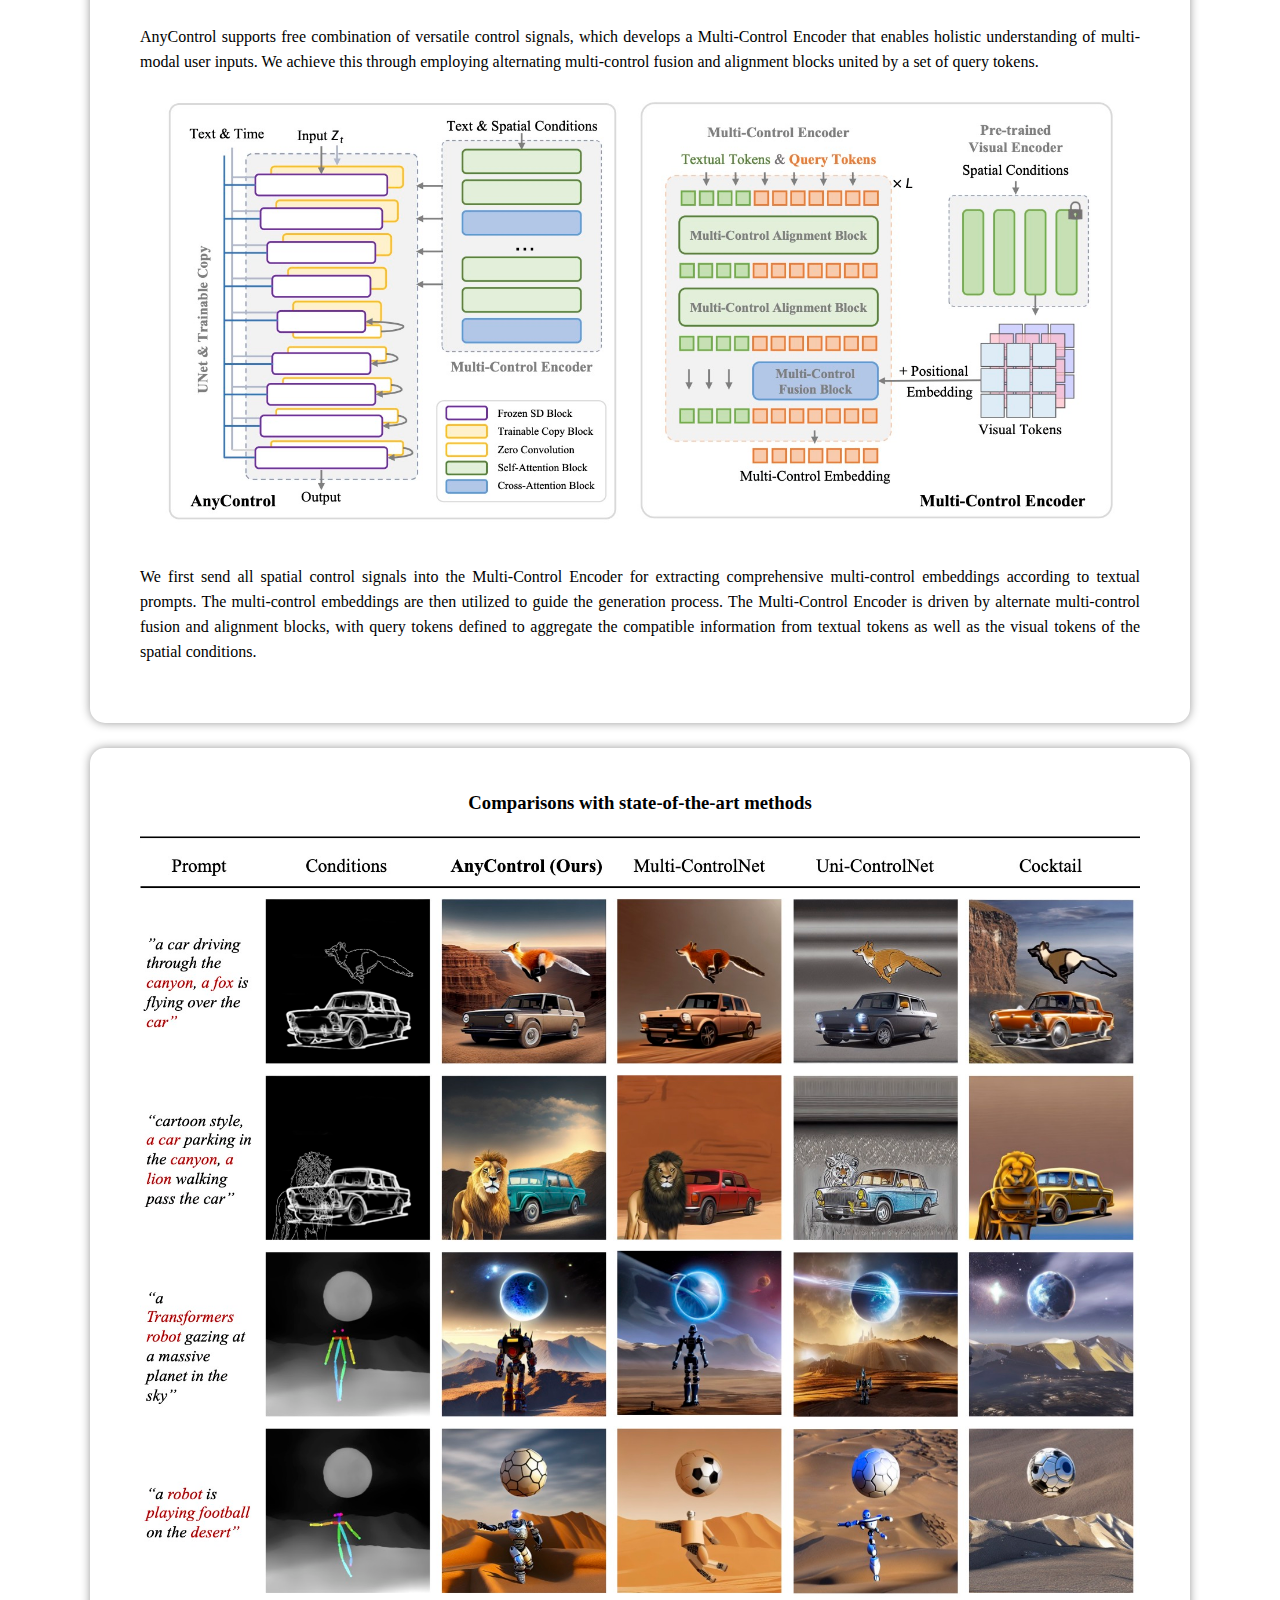
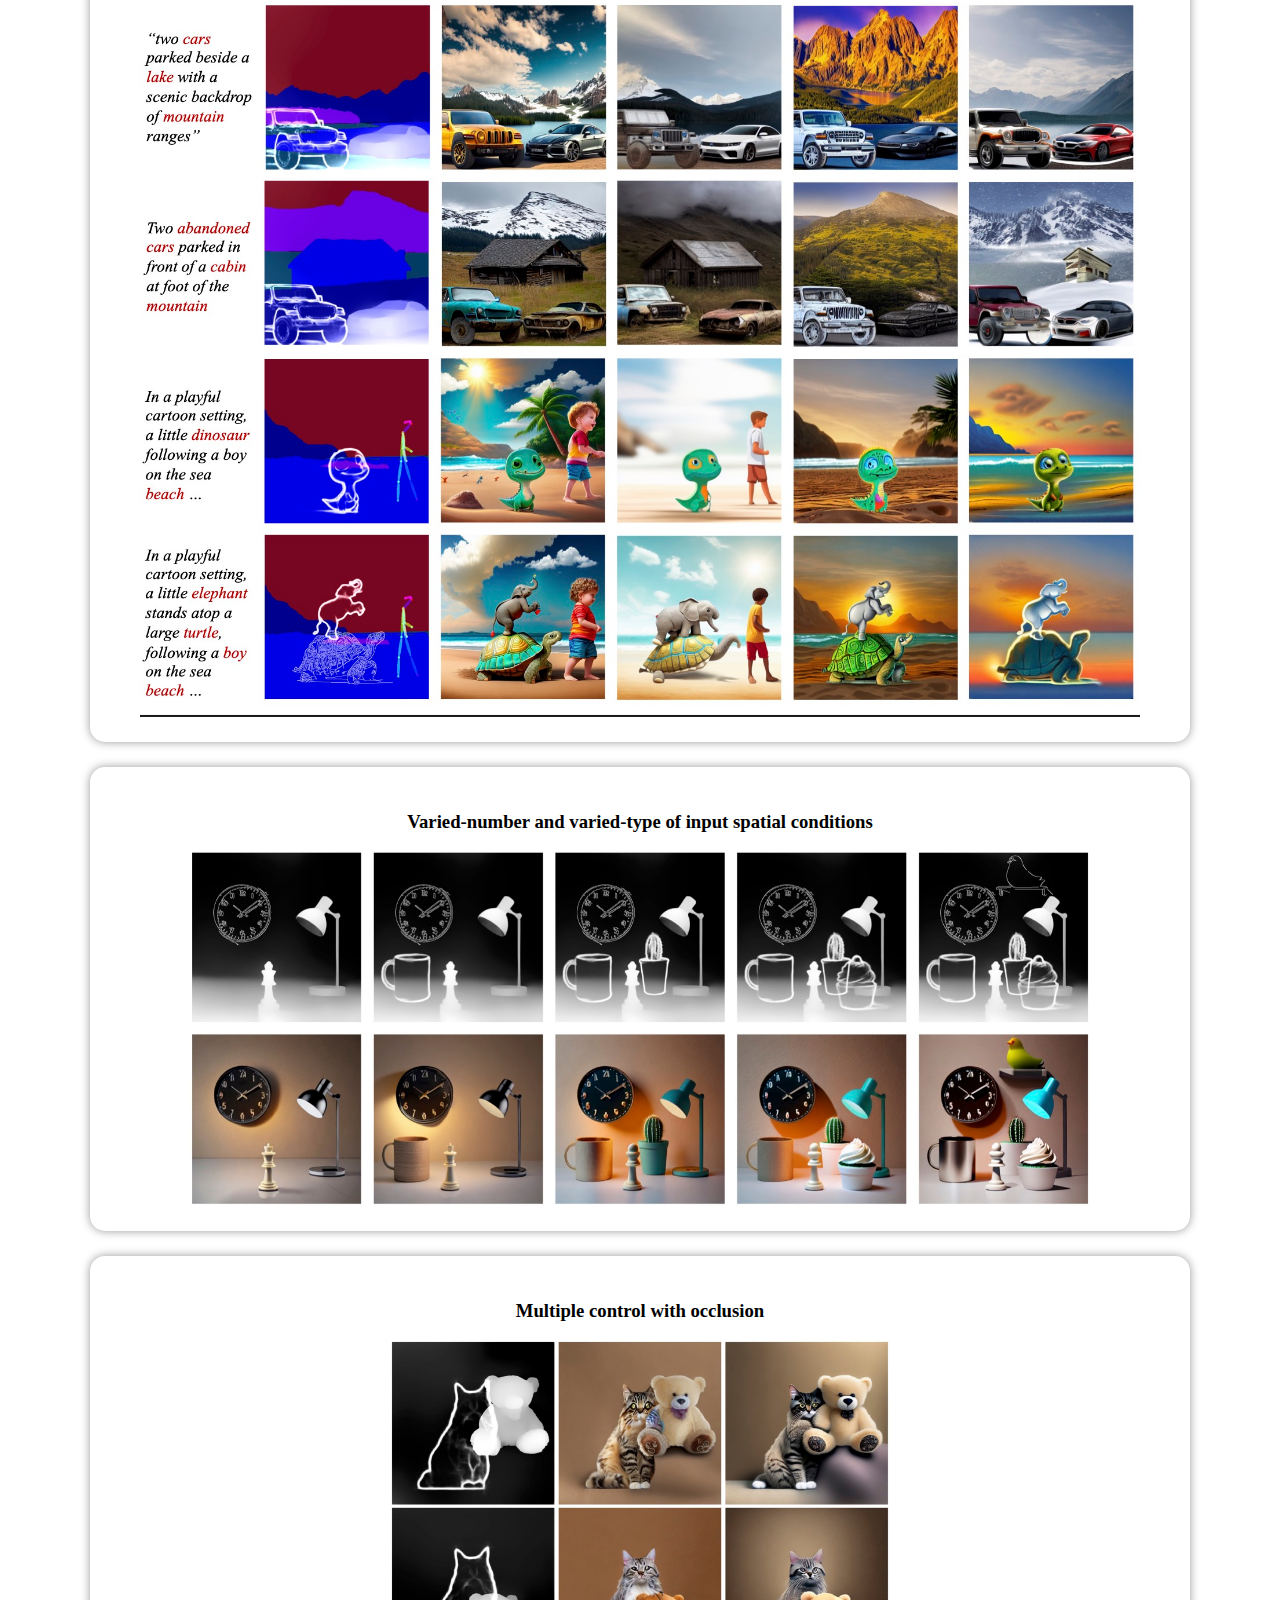
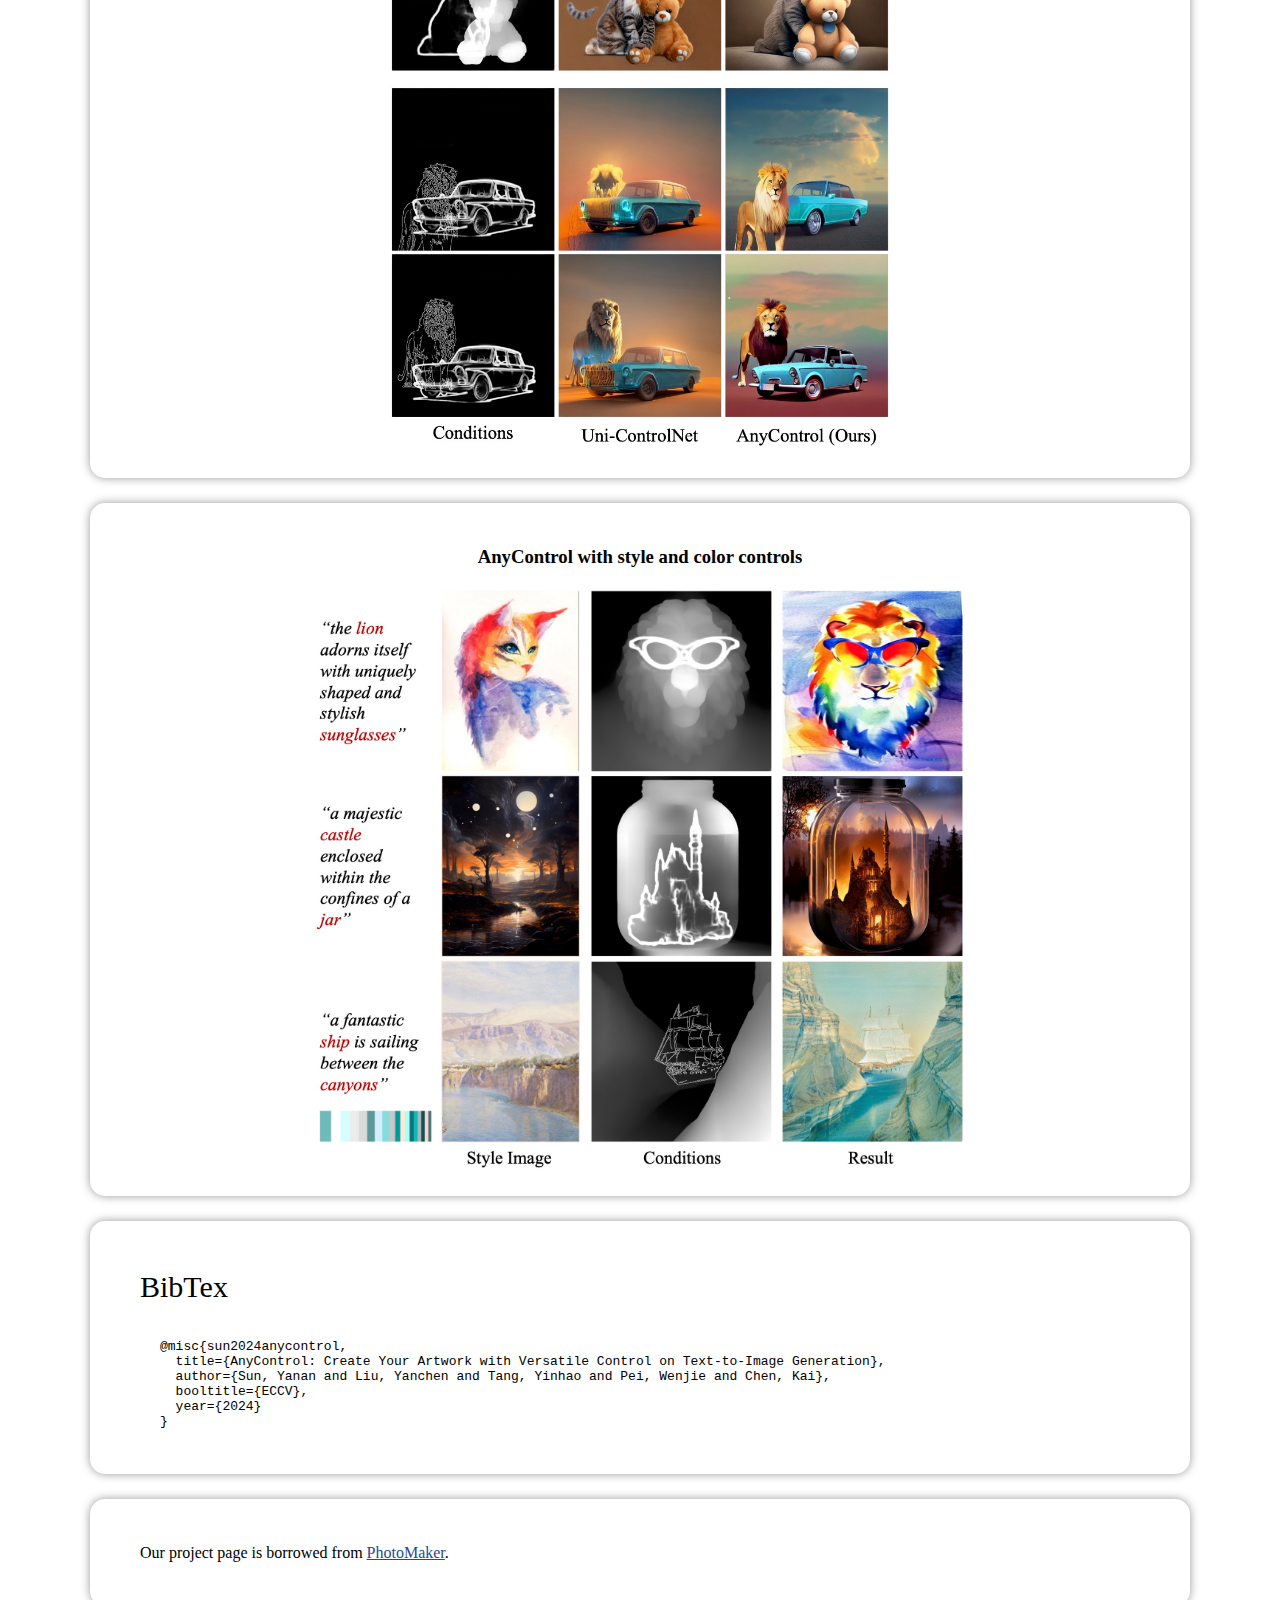
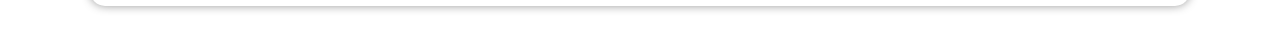
==== commit cf327478: "update" ====
--- a/index.html
+++ b/index.html
@@ -41,6 +41,7 @@
           <p style="text-align: center;">
             <a href="https://arxiv.org/abs/2406.18958">[Arxiv]</a> &nbsp;&nbsp;&nbsp;&nbsp;
             <a href="https://github.com/open-mmlab/AnyControl">[Code]</a> &nbsp;&nbsp;&nbsp;&nbsp;
+            <a href="https://huggingface.co/spaces/nowsyn/AnyControl">[Online Demo]</a> &nbsp;&nbsp;&nbsp;&nbsp;
             <a href="https://huggingface.co/nowsyn/anycontrol">[Model Card]</a> &nbsp;&nbsp;&nbsp;&nbsp;
             <a href="https://huggingface.co/datasets/nowsyn/COCO-UM">[Benchmark]</a> &nbsp;&nbsp;&nbsp;&nbsp;
 	    <!-- (<font color="#C70039">new!</font>) <a href="https://github.com/TencentARC/PhotoMaker" target="_blank">[Dataset]</a> &nbsp;&nbsp;&nbsp;&nbsp; -->
